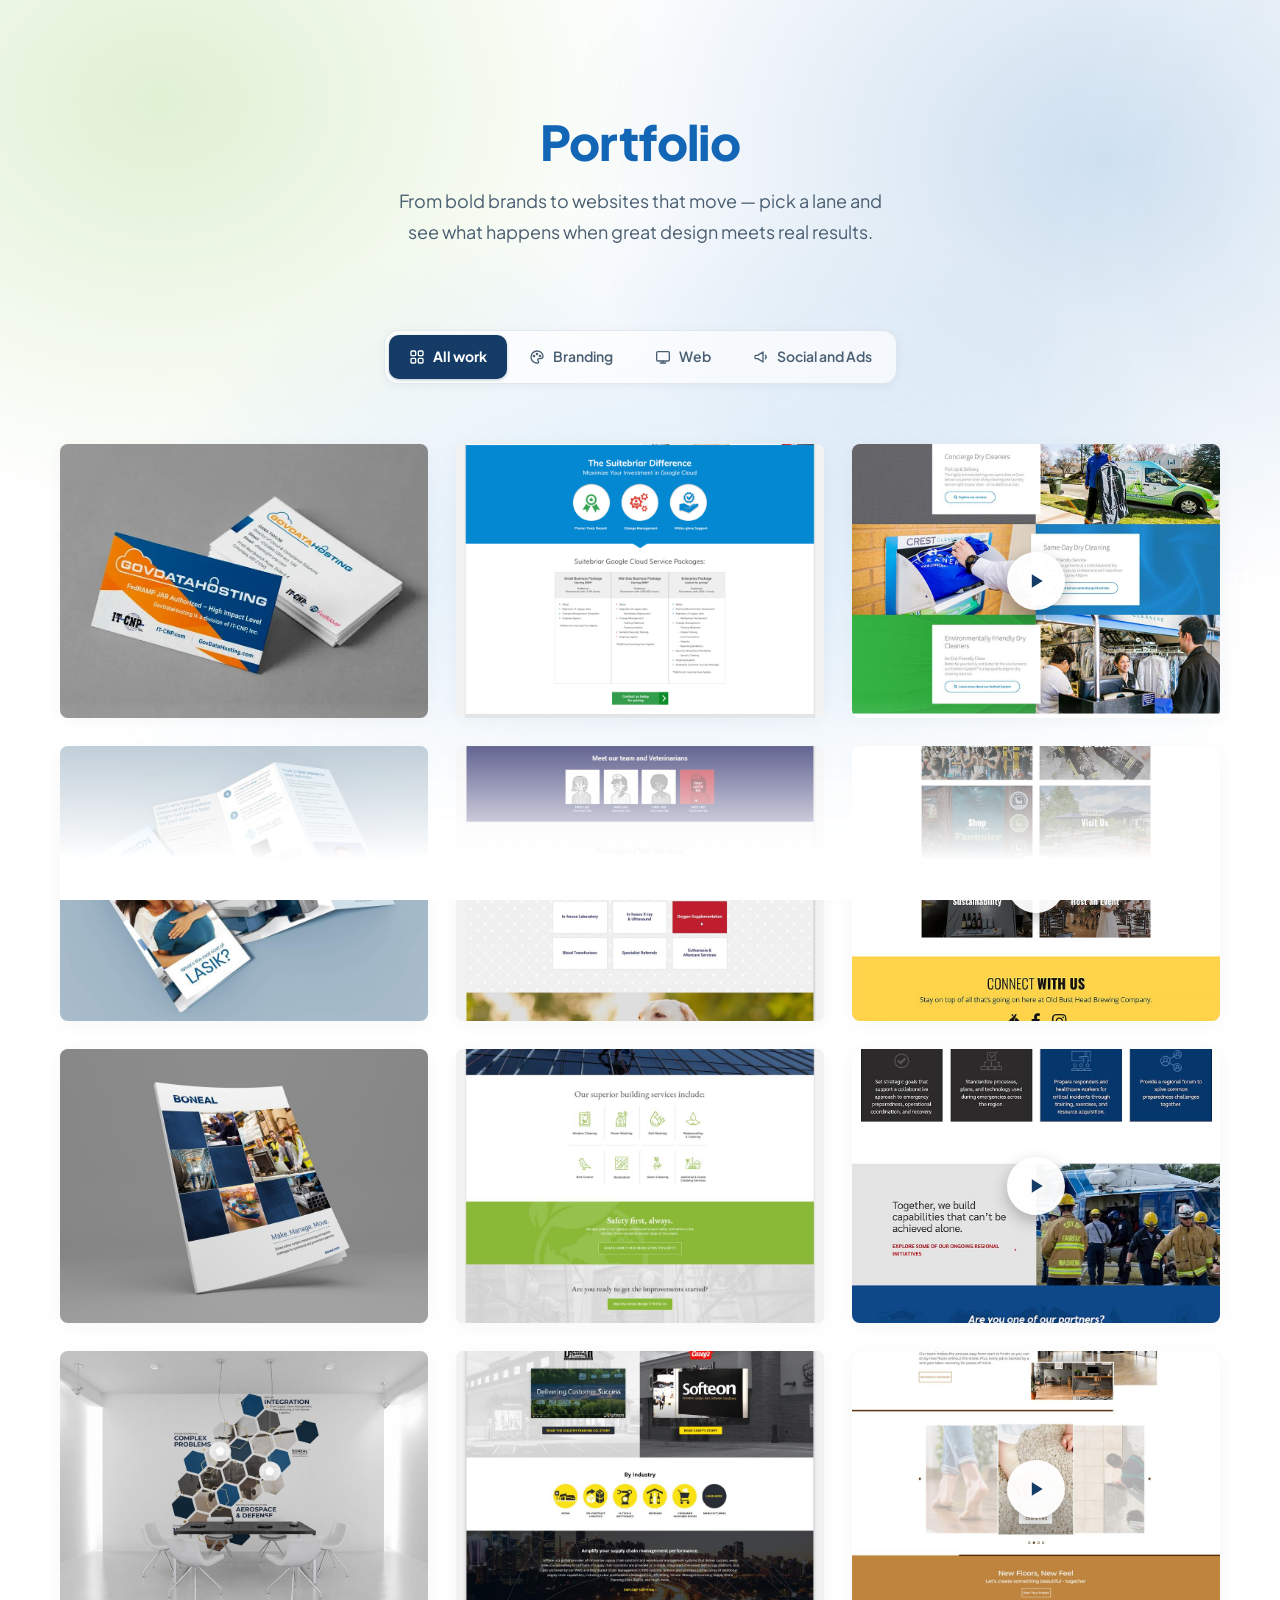
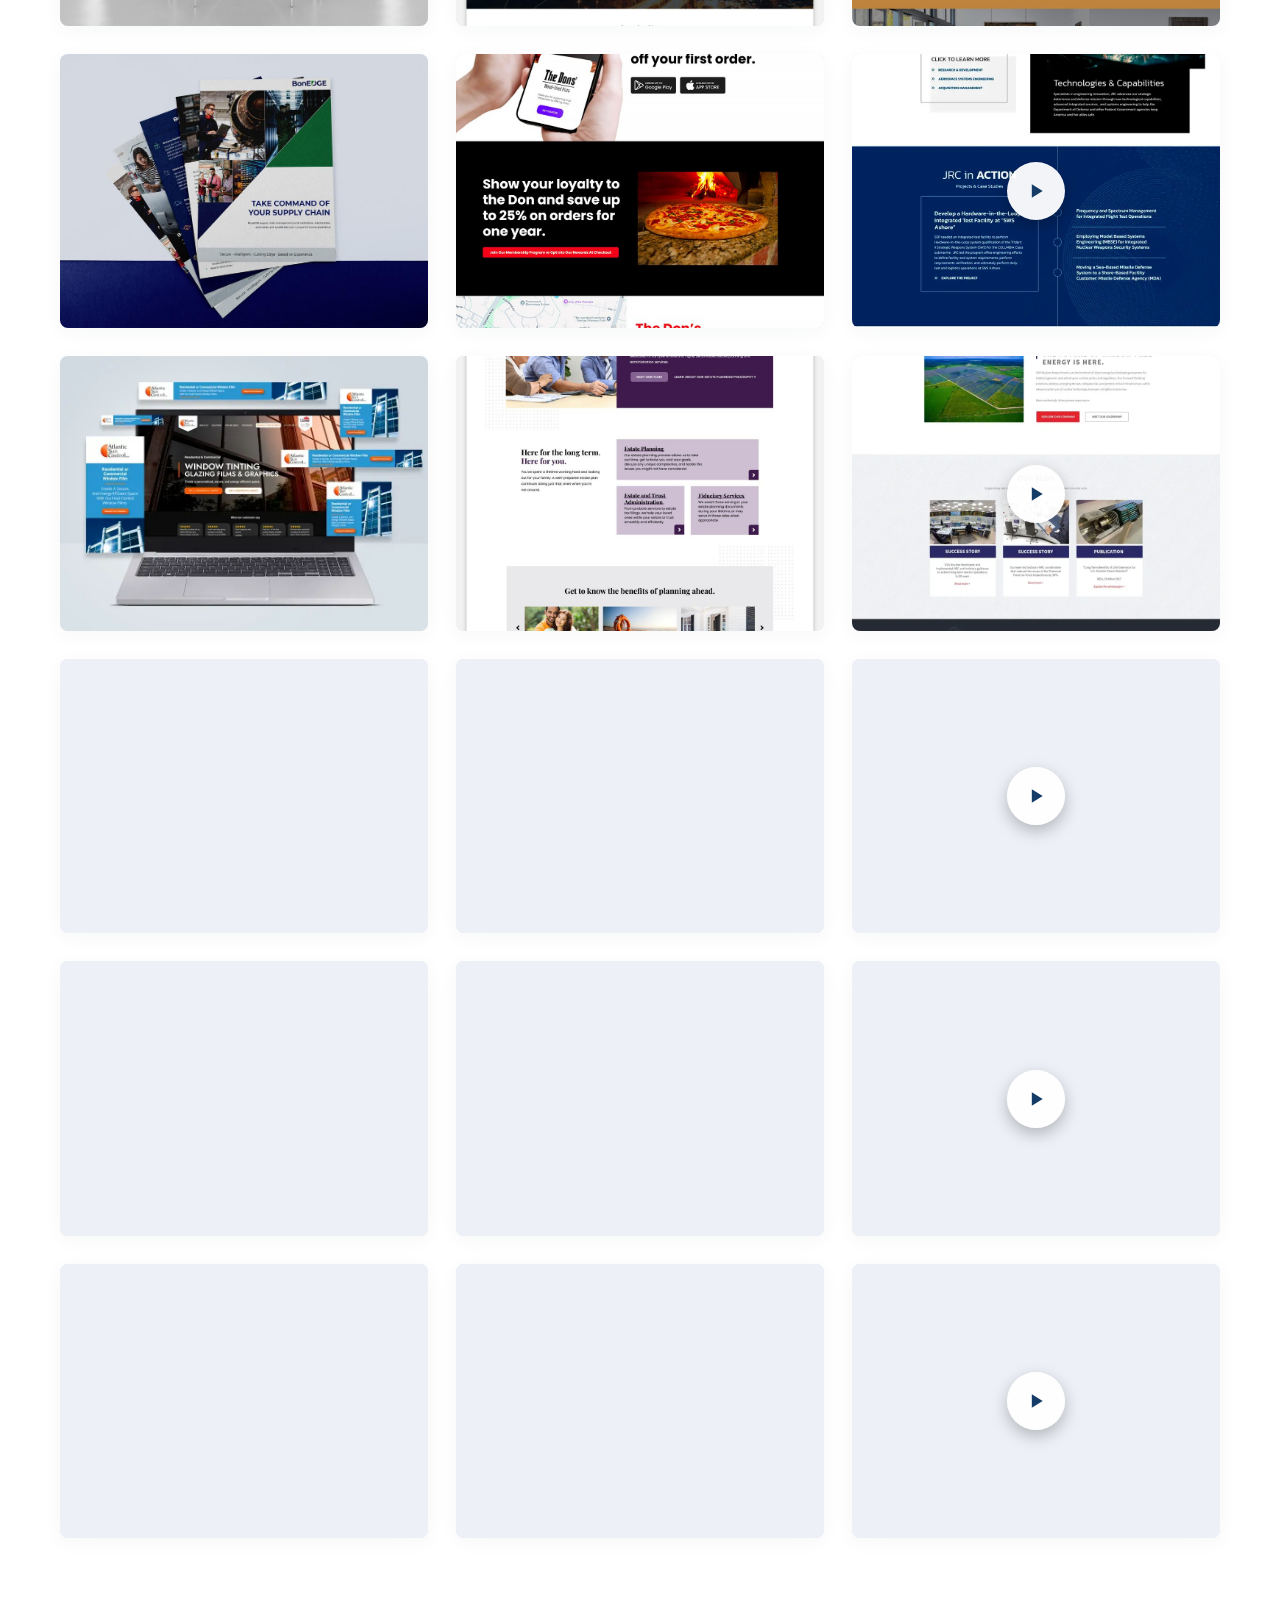
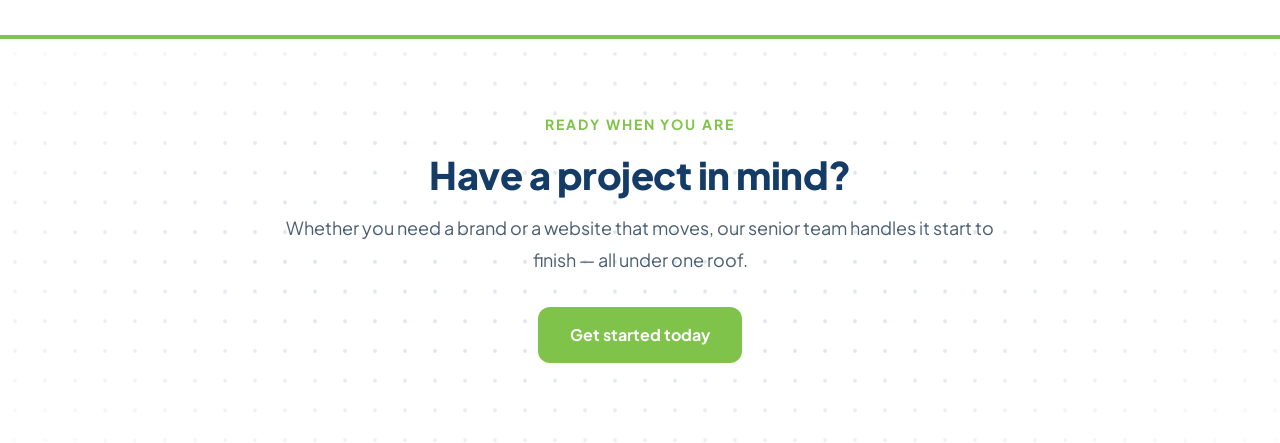
==== index.html @ 437470ab "Balance the hero copy, and answer the pointer on the filter The description broke where the measure " ====
<!DOCTYPE html>
<html lang="en">
<head>
  <meta charset="utf-8">
  <meta name="viewport" content="width=device-width, initial-scale=1">
  <title>Portfolio — ImageWorks Creative</title>
  <meta name="description" content="From bold brands to websites that move — explore ImageWorks Creative's portfolio of branding, web, and animation work.">
  <link rel="preconnect" href="https://fonts.googleapis.com">
  <link rel="preconnect" href="https://fonts.gstatic.com" crossorigin>
  <link href="https://fonts.googleapis.com/css2?family=Plus+Jakarta+Sans:ital,wght@0,400;0,500;0,600;0,700;0,800;1,400&display=swap" rel="stylesheet">
  <!-- Versioned on purpose. Pages serves both this file and the stylesheet with
       Cache-Control: max-age=600, and a browser can hold one while it refetches
       the other. When markup and CSS change together — a renamed class, say —
       ten minutes of that mismatch renders the page unstyled. Bump ?v= with any
       change that markup and CSS have to make in step. -->
  <link rel="stylesheet" href="src/styles.css?v=6">
</head>
<body>

  <!-- The page's ground, taken from the branding page: three washes of brand
       colour, each on its own heading and its own clock. It sits behind the
       whole top of the page rather than inside the hero, so the colour carries
       on past the fold into the work instead of stopping at an edge. -->
  <div class="page-wash" aria-hidden="true">
    <span class="page-wash__g"></span>
    <span class="page-wash__b"></span>
    <span class="page-wash__s"></span>
  </div>

  <!-- ===== HERO ===== -->
  <section class="iw-hero">
    <div class="inner iwh-in">
      <h1>Portfolio</h1>
      <p>From bold brands to websites that move — pick a lane and see what happens when great design meets real results.</p>
    </div>
  </section>

  <!-- ===== FILTER (segmented control, built by app.js) ===== -->
  <div class="iw-filter">
    <div class="iw-filter-row" id="iw-filter-row"></div>
  </div>

  <!-- ===== SECTIONS (rendered by app.js) ===== -->
  <main id="iw-sections"></main>

  <!-- ===== CTA ===== -->
  <section class="iw-cta" id="contact" data-dotgrid>
    <canvas></canvas>
    <div class="inner">
      <div class="eyebrow">READY WHEN YOU ARE</div>
      <h2>Have a project in mind?</h2>
      <p>Whether you need a brand or a website that moves, our senior team handles it start to finish — all under one roof.</p>
      <a href="#contact" class="iw-btn cta-btn">Get started today</a>
    </div>
  </section>

  <script src="src/app.js?v=6"></script>
</body>
</html>
---- src/styles.css ----
/* ImageWorks Creative — "Our Work" portfolio
   Implemented from the Claude Design source "Image Works Portfolio.dc.html". */

:root {
  --navy: #143C66;
  --navy-deep: #0F2E4F;
  --blue: #1266B5;
  --green: #80C34A;
  --green-dark: #5A9E2F;
  --ink: #333E46;
  --muted: #4A5E72;
  --muted-2: #7C8CA0;
  --card-bg: #EDF1F7;

  /* ---- type, taken from the branding page ----
     Its own scale, and the sizes its TYPE SCALE block settles on after it:
     a 48px headline, 38px section heads, 18px lead copy. */
  --step-0: clamp(15.5px, .25vw + 15px, 17px);   /* body */
  --step-1: 18px;                                /* lead and hero copy */
  --step-2: clamp(26px, 3vw, 38px);              /* section heads */
  --step-3: clamp(32px, 4.2vw, 48px);            /* the page headline */
  --step-sm: 14px;                               /* chips, labels, small ui */
}

* { box-sizing: border-box; }
html, body { margin: 0; padding: 0; }
/* The white belongs to the root, not to the body: a background on the body is
   painted as an ordinary block background, which would cover the wash sitting
   behind it. */
html { background: #ffffff; }
body {
  font-family: 'Plus Jakarta Sans', -apple-system, BlinkMacSystemFont, 'Segoe UI', sans-serif;
  font-size: var(--step-0);
  line-height: 1.65;
  color: var(--ink);
  -webkit-font-smoothing: antialiased;
  /* the containing block for the wash behind the top of the page */
  position: relative;
}
a { color: var(--navy); text-decoration: none; }
a:hover { color: var(--green); }
img { max-width: 100%; }

/* ===== BUTTON ===== */
.iw-btn {
  transition: filter .2s ease, transform .2s ease, box-shadow .2s ease;
  cursor: pointer;
}
.iw-btn:hover { filter: brightness(1.06); transform: translateY(-1px); }

/* ===== HERO ===== */
.iw-hero { position: relative; }

/* ---- the ground, carried over from the branding page ----
   One element per wash, moved by transform: separate clocks and separate
   directions, so they drift apart and come back together rather than sliding
   as one sheet. Pale on purpose — on a light ground anything stronger stops
   reading as light and starts reading as decoration.

   The layer belongs to the page, not to the hero. Held inside the hero it had
   to end where the hero ends, and the washes had to be shrunk to fit a box a
   quarter the height of the one they were drawn for. Sitting behind the top of
   the document instead, they keep the sizes they have on the branding page and
   the colour runs on through the filter row and into the first rows of work,
   going out on its own rather than against an edge.

   It is the height of that original box and starts at the top of the document,
   which is now also the top of the hero — the nav that used to stand there is
   gone — so the composition meets the headline exactly as it does there. Every
   surface it passes under is transparent; the white behind it is the root's. */
.page-wash {
  position: absolute; top: 0; left: 0; right: 0; height: 1040px;
  z-index: -1; overflow: hidden; pointer-events: none;
  -webkit-mask-image: linear-gradient(180deg, #000 0, #000 52%, transparent 88%);
  mask-image: linear-gradient(180deg, #000 0, #000 52%, transparent 88%);
}
.page-wash span { position: absolute; left: 50%; will-change: transform; }
/* green: opens top-left over the headline and runs down to the right */
.page-wash__g {
  inline-size: 1015px; block-size: 830px; margin-left: -987px; top: -315px;
  background: radial-gradient(closest-side ellipse at center, rgba(128,195,74,.24), rgba(128,195,74,0) 100%);
  animation: washG 71s linear infinite;
}
/* brand blue: opens top-right and runs the other way */
.page-wash__b {
  inline-size: 1090px; block-size: 910px; margin-left: -75px; top: -295px;
  background: radial-gradient(closest-side ellipse at center, rgba(18,102,181,.21), rgba(18,102,181,0) 100%);
  animation: washB 97s linear infinite;
}
/* sky: the low one, and the one that carries the colour down into the work.
   Slowest and widest. */
.page-wash__s {
  inline-size: 1170px; block-size: 860px; margin-left: -545px; top: 200px;
  background: radial-gradient(closest-side ellipse at center, rgba(46,140,214,.21), rgba(46,140,214,0) 100%);
  animation: washS 127s linear infinite;
}
/* A sheen crossing the surface, the way light moves over one. It rides inside
   the wash layer so it fades out under the same mask as everything else. */
.page-wash::after {
  content: ''; position: absolute; inset: 0; pointer-events: none;
  background-image: linear-gradient(102deg,
    rgba(255,255,255,0) 30%, rgba(255,255,255,.34) 50%, rgba(255,255,255,0) 70%);
  background-repeat: no-repeat; background-size: 260% 100%;
  animation: washSheen 47s ease-in-out infinite;
}
/* Vertical only: each wash rises and falls in its own place and none of them
   travels across the one beside it. Four waypoints read as something
   wandering; the periods share no useful factor. */
@keyframes washG {
  0%   { transform: translate3d(0, 0, 0); }
  25%  { transform: translate3d(0, 22%, 0); }
  50%  { transform: translate3d(0, 6%, 0); }
  75%  { transform: translate3d(0, -14%, 0); }
  100% { transform: translate3d(0, 0, 0); }
}
@keyframes washB {
  0%   { transform: translate3d(0, 0, 0); }
  25%  { transform: translate3d(0, 26%, 0); }
  50%  { transform: translate3d(0, -8%, 0); }
  75%  { transform: translate3d(0, -24%, 0); }
  100% { transform: translate3d(0, 0, 0); }
}
@keyframes washS {
  0%   { transform: translate3d(0, 0, 0); }
  25%  { transform: translate3d(0, -18%, 0); }
  50%  { transform: translate3d(0, 10%, 0); }
  75%  { transform: translate3d(0, 20%, 0); }
  100% { transform: translate3d(0, 0, 0); }
}
@keyframes washSheen {
  0%, 100% { background-position: 124% 0; }
  50%      { background-position: -24% 0; }
}
@media (prefers-reduced-motion: reduce) {
  .page-wash span, .page-wash::after { animation: none !important; }
}

/* The nav used to hold 72px above the headline. With it gone the hero opens
   the document, so it takes that room back as padding of its own. */
.iw-hero .inner {
  position: relative; z-index: 2; padding: clamp(72px, 9vw, 116px) 24px 56px;
  display: flex; flex-direction: column; align-items: center; text-align: center;
}
/* Set as the branding page sets its hero: the same clamp, leading and
   tracking. Its copy runs at 18px over 1.75 against a 720px measure. */
.iw-hero h1 { margin: 0; font-weight: 800; font-size: var(--step-3); line-height: 1.12; letter-spacing: -.8px; color: var(--blue); }
/* balance evens the two lines out. Left to normal wrapping the first ran the
   full measure and the second held four words, which under a centred headline
   reads as a mistake rather than a shape. Where it isn't supported the text
   simply wraps as before. */
.iw-hero p {
  margin: 16px 0 0; max-width: 720px;
  font-weight: 400; font-size: var(--step-1); line-height: 1.75; color: var(--muted);
  text-wrap: balance;
}

/* ===== FILTER: SEGMENTED CONTROL =====
   The row is transparent, like the hero and the sections: the wash is behind
   all three, and a white ground here would cut it off at the fold. The control
   itself is the one surface that sits on top of the colour, so it is a frosted
   white rather than a solid one — the wash still reads underneath it.

   Four segments in one track, with a single fill that slides to whichever is
   chosen. The fill is placed from measurement in app.js, because the labels
   are different lengths and no stylesheet can know where it belongs. */
/* Sits closer to the hero than it did, and holds more room under it: the
   control reads as the head of the grid rather than as something floating
   between the two. The section below adds 24px of its own. */
.iw-filter { padding: 26px 16px 36px; }
.iw-filter-row { display: flex; justify-content: center; }

.iw-seg {
  position: relative; display: inline-flex; align-items: center; gap: 2px;
  max-width: 100%; padding: 5px; border-radius: 14px;
  background: rgba(255,255,255,.66);
  -webkit-backdrop-filter: blur(8px); backdrop-filter: blur(8px);
  box-shadow: inset 0 0 0 1px rgba(20,60,102,.10), 0 2px 10px rgba(9,40,80,.05);
  /* narrow screens: the track scrolls rather than breaking into two rows */
  overflow-x: auto; scrollbar-width: none; -webkit-overflow-scrolling: touch;
}
.iw-seg::-webkit-scrollbar { display: none; }

.iw-seg__fill {
  position: absolute; top: 5px; bottom: 5px; left: 0;
  width: var(--fill-w, 0); transform: translateX(var(--fill-x, 0));
  border-radius: 10px; background: var(--navy);
  /* kept inside the track's 5px padding: the scroll fallback below clips
     anything that reaches past it */
  box-shadow: 0 1px 3px rgba(20,60,102,.28);
  pointer-events: none;
  transition: background .25s ease, box-shadow .25s ease;
}
/* The first placement is a jump, not a move: the fill starts at no width, and
   growing into position would read as the control assembling itself. app.js
   turns the sliding on a frame later, once it is already under a segment. */
.iw-seg.is-live .iw-seg__fill {
  transition: transform .44s cubic-bezier(.2,.7,.3,1), width .44s cubic-bezier(.2,.7,.3,1),
              background .25s ease, box-shadow .25s ease;
}
/* Hovering the chosen segment answers on the fill itself — it cannot be
   reached from the segment, which is a later sibling, so the track is asked
   whether it holds a hovered active segment. */
.iw-seg:has(.iw-seg__btn.is-on:hover) .iw-seg__fill {
  background: #1a5089;
  box-shadow: 0 3px 10px rgba(20,60,102,.34);
}

.iw-seg__btn {
  position: relative; z-index: 1; flex: 0 0 auto;
  display: inline-flex; align-items: center; gap: 8px;
  appearance: none; -webkit-appearance: none; border: 0; background: transparent;
  height: 44px; padding: 0 20px; border-radius: 10px; cursor: pointer;
  font: inherit; font-size: var(--step-sm); font-weight: 600; white-space: nowrap;
  color: var(--muted);
  transition: color .3s ease, background-color .25s ease, transform .18s ease;
}
/* The mark takes the label's colour, so it turns with it when the fill
   arrives underneath. */
.iw-seg__icon { display: block; flex-shrink: 0; transition: transform .3s cubic-bezier(.2,.7,.3,1); }

/* Hover on a segment that is not chosen: the ground it would take shows
   faintly, so the pointer is answered by the shape the fill would land in
   rather than by the label alone. The mark lifts with it. */
.iw-seg__btn:hover { color: var(--navy); }
.iw-seg__btn:not(.is-on):hover { background-color: rgba(20,60,102,.07); }
.iw-seg__btn:hover .iw-seg__icon { transform: translateY(-1px) scale(1.09); }
.iw-seg__btn:active { transform: scale(.97); }

/* Until app.js has measured, the fill has no width: the active label stays
   navy so it is never white on nothing. */
.iw-seg__btn.is-on { color: var(--navy); font-weight: 700; }
.iw-seg.is-measured .iw-seg__btn.is-on { color: #fff; }
.iw-seg__btn:focus-visible { outline: 2px solid var(--green); outline-offset: 2px; }

@media (prefers-reduced-motion: reduce) {
  /* The colour and the tint stay — they are states, not motion. What goes is
     everything that moves: the slide, the lift and the press. */
  .iw-seg.is-live .iw-seg__fill { transition: transform 0s, width 0s, background .25s ease, box-shadow .25s ease; }
  .iw-seg__btn, .iw-seg__icon { transition: color .3s ease, background-color .25s ease; }
  .iw-seg__btn:hover .iw-seg__icon, .iw-seg__btn:active { transform: none; }
}

/* ===== SECTIONS =====
   Every tab renders the same shell now that nothing stands between the filter
   pills and the grid, so the two spacings that used to differ — the section's
   top padding and the grid's top margin — are one value each. */
.iw-section { padding: 24px 16px 96px; }
.iw-wrap { width: 100%; max-width: 1160px; margin: 0 auto; }

.iw-grid {
  display: grid; grid-template-columns: repeat(3, minmax(0, 368px));
  gap: 28px; justify-content: center; text-align: left;
}

/* ===== CARD ===== */
.iw-card {
  width: 100%; max-width: 368px; height: 274.5px; position: relative; border-radius: 8px;
  background: var(--card-bg); overflow: hidden;
  box-shadow: inset 0 0 0 1px rgba(20,60,102,0.04), 0 4px 20px 0 rgba(9,40,80,0.04);
  transition: transform .28s cubic-bezier(.2,.7,.3,1), box-shadow .28s ease;
}
.iw-card:hover { transform: translateY(-6px); box-shadow: inset 0 0 0 1px rgba(20,60,102,0.05), 0 10px 30px 0 rgba(9,40,80,0.07); }
.iw-card .img { position: absolute; inset: 0; background: var(--card-bg); overflow: hidden; }
.iw-card .img > img { position: absolute; inset: 0; width: 100%; height: 100%; object-fit: cover; display: block; transition: filter .25s ease; }
.iw-card:hover .img > img { filter: grayscale(1); }

.iw-play {
  position: absolute; left: 50%; top: 50%; transform: translate(-50%,-50%);
  display: flex; align-items: center; justify-content: center; width: 58px; height: 58px;
  border-radius: 29px; background: rgba(255,255,255,0.95); box-shadow: 0 6px 16px rgba(0,0,0,0.25);
  transition: transform .3s ease;
}
.iw-card:hover .iw-play { transform: translate(-50%,-50%) scale(1.08); }

.iw-panel {
  position: absolute; inset: 0; display: flex; flex-direction: column; align-items: flex-start; justify-content: center;
  text-align: left; padding: 26px; background: rgba(255,255,255,0.65);
  backdrop-filter: blur(7px) saturate(0.45); -webkit-backdrop-filter: blur(7px) saturate(0.45);
  transform: scale(0.86); opacity: 0;
  transition: transform .25s cubic-bezier(.2,.8,.3,1), opacity .18s ease;
}
.iw-card:hover .iw-panel { transform: scale(1); opacity: 1; }
.iw-panel-title, .iw-panel-cta { opacity: 0; transform: translateY(8px); transition: opacity .2s ease, transform .25s cubic-bezier(.2,.8,.3,1); }
/* An item head over its link, at the sizes the branding page sets for the
   same pair: 20px with -.3px of tracking, and 14px for the arrow link. */
.iw-panel-title { font-weight: 700; font-size: 20px; line-height: 1.25; letter-spacing: -0.3px; color: var(--navy-deep); text-shadow: 0 1px 4px rgba(255,255,255,0.9); }
.iw-panel-cta { display: inline-flex; align-items: center; gap: 8px; white-space: nowrap; margin-top: 14px; font-weight: 700; font-size: var(--step-sm); letter-spacing: 0.2px; color: #2A3A4A; text-shadow: 0 1px 3px rgba(255,255,255,0.85); }
.iw-panel-cta:hover { color: var(--green-dark); }
.iw-card:hover .iw-panel-title { opacity: 1; transform: translateY(0); transition-delay: .06s; }
.iw-card:hover .iw-panel-cta { opacity: 1; transform: translateY(0); transition-delay: .1s; }

/* ===== PROGRESSIVE WORKS (bottom fade + reveal-on-scroll) ===== */
.iw-works { position: relative; }
.iw-sentinel { height: 1px; width: 100%; }
.iw-fade {
  position: sticky; bottom: 0; height: 200px; margin-top: -200px;
  background: linear-gradient(to bottom, rgba(255,255,255,0) 0%, #ffffff 80%);
  pointer-events: none; z-index: 4; opacity: 1; transition: opacity .45s ease;
}
.iw-fade.hidden { opacity: 0; }
@keyframes iwCardIn { from { opacity: 0; transform: translateY(26px); } to { opacity: 1; transform: translateY(0); } }
.iw-card.reveal { animation: iwCardIn 1.05s cubic-bezier(.2,.75,.25,1) both; }
@media (prefers-reduced-motion: reduce) { .iw-card.reveal { animation: none !important; } }

/* ===== ENTRANCE ANIMATION ===== */
@keyframes iwRise { from { opacity: 0; transform: translateY(20px); } to { opacity: 1; transform: translateY(0); } }
.iwh-in > * { animation: iwRise .7s cubic-bezier(.2,.75,.25,1) both; }
.iwh-in > *:nth-child(1) { animation-delay: .05s; }
.iwh-in > *:nth-child(2) { animation-delay: .16s; }
.iw-section.enter { animation: iwRise .5s cubic-bezier(.2,.75,.25,1) both; }
@media (prefers-reduced-motion: reduce) { .iwh-in > *, .iw-section.enter { animation: none !important; } }

/* ===== CTA ===== */
.iw-cta { position: relative; background: #fff; border-top: 4px solid var(--green); padding: 74px 16px 80px; text-align: center; overflow: hidden; }
.iw-cta canvas {
  position: absolute; inset: 0; width: 100%; height: 100%; z-index: 1; pointer-events: none; display: block;
  -webkit-mask-image: radial-gradient(ellipse 92% 96% at 50% 50%, #000 30%, transparent 84%);
  mask-image: radial-gradient(ellipse 92% 96% at 50% 50%, #000 30%, transparent 84%);
}
.iw-cta .inner { position: relative; z-index: 2; }
/* The closing band on the branding page's terms: a 38px head that comes down
   to 26px, and lead copy at 18px over 1.75. */
.iw-cta .eyebrow { font-weight: 700; font-size: var(--step-sm); letter-spacing: 2.1px; color: var(--green); }
.iw-cta h2 { margin: 16px 0 0; font-weight: 800; font-size: var(--step-2); line-height: 1.15; letter-spacing: -.5px; color: var(--navy); }
.iw-cta p { margin: 16px auto 0; max-width: 720px; font-weight: 400; font-size: var(--step-1); line-height: 1.75; color: var(--muted); }
.iw-cta .cta-btn { display: inline-flex; align-items: center; justify-content: center; height: 56px; padding: 0 32px; margin-top: 32px; border-radius: 12px; background: var(--green); color: #fff; font-weight: 700; font-size: 16px; }

/* ===== RESPONSIVE =====
   The headings carry no breakpoints of their own any more: they are set in the
   branding page's clamps, which scale on their own between the two ends. */
@media (max-width: 1100px) {
  .iw-grid { grid-template-columns: repeat(2, minmax(0, 368px)); }
}
@media (max-width: 720px) {
  .iw-grid { grid-template-columns: minmax(0, 368px); }
}
@media (max-width: 700px) {
  /* Four segments in one track: tighten them so the whole control still fits a
     phone. "Social and Ads" is the one that decides it — the other three are
     short. The marks go first, since each costs 24px of a width the labels
     need more; the labels alone still name the categories. Below the narrowest
     of these the track scrolls sideways on its own rather than breaking into
     two rows, which the sliding fill could not follow. */
  .iw-seg__icon { display: none; }
  .iw-seg__btn { height: 40px; padding: 0 14px; font-size: 13.5px; }
}
@media (max-width: 420px) {
  .iw-seg { gap: 0; padding: 4px; }
  .iw-seg__fill { top: 4px; bottom: 4px; }
  .iw-seg__btn { height: 38px; padding: 0 10px; font-size: 12.5px; }
}
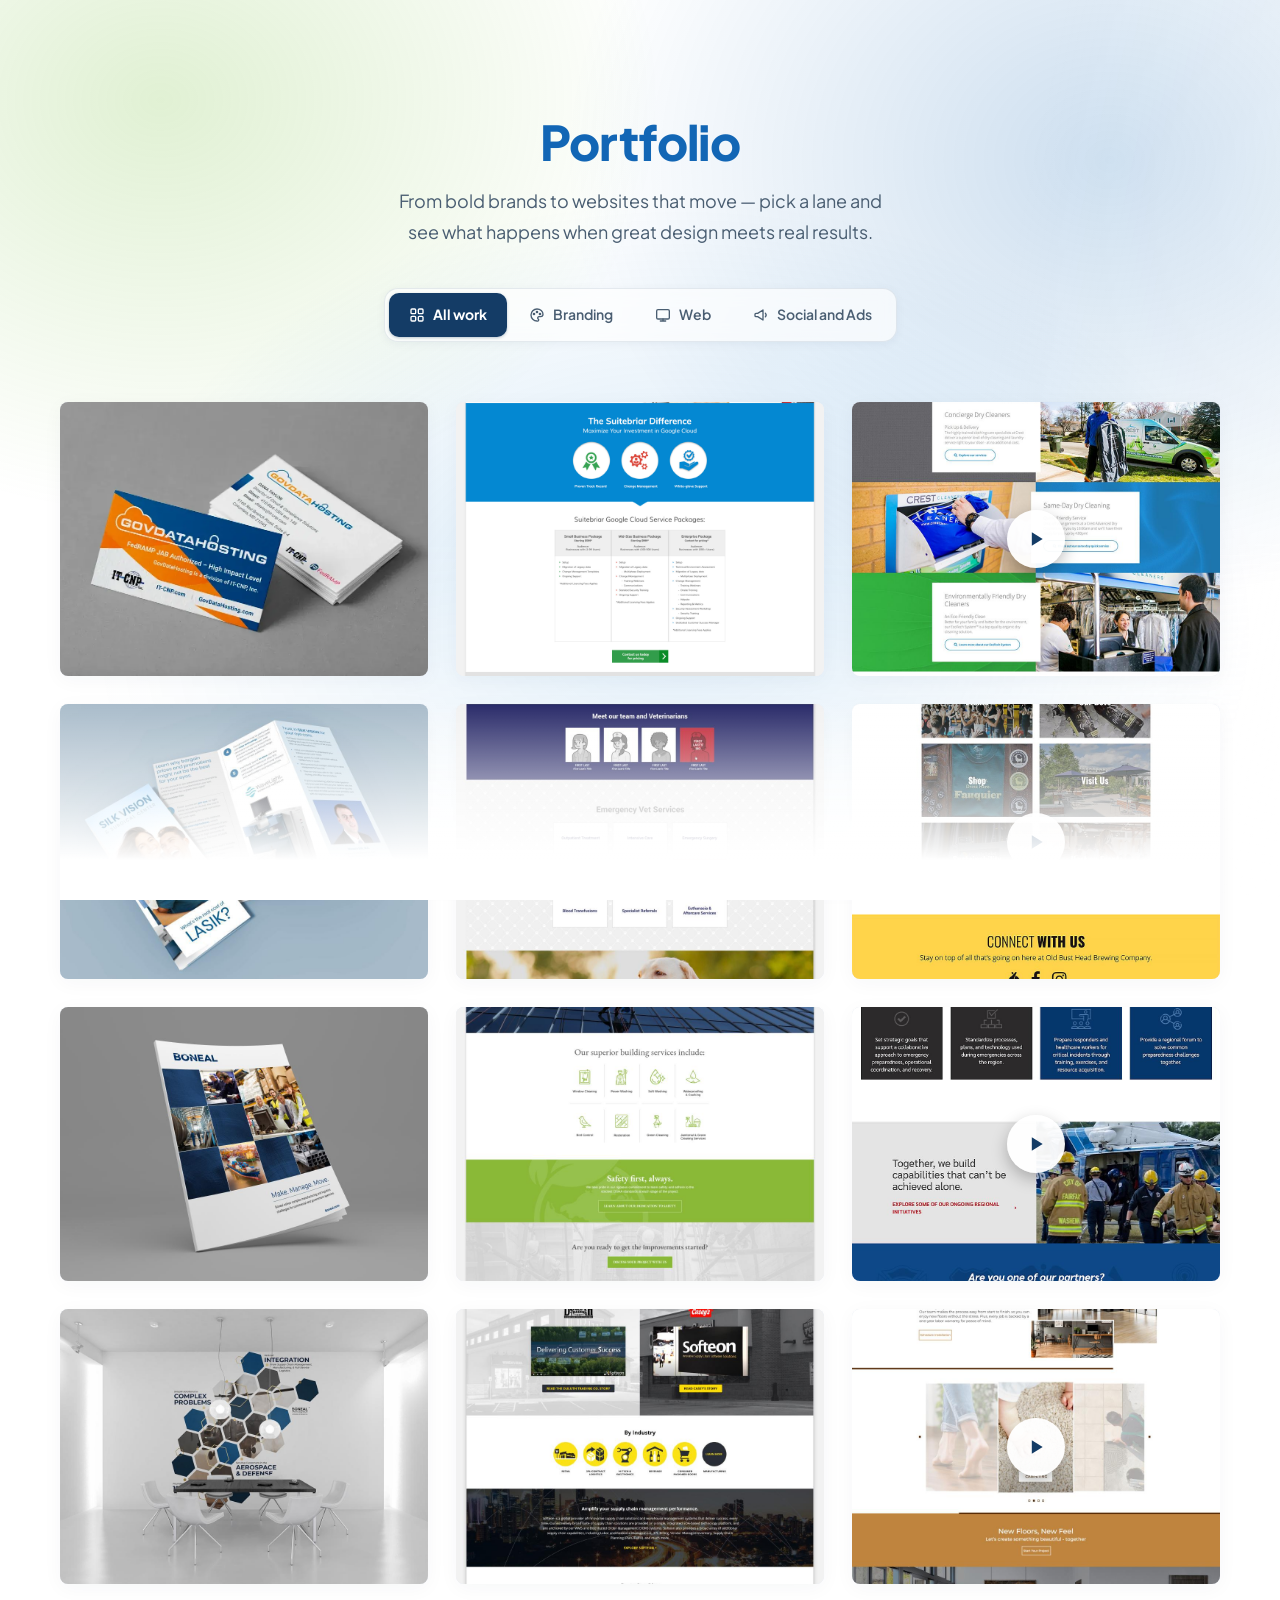
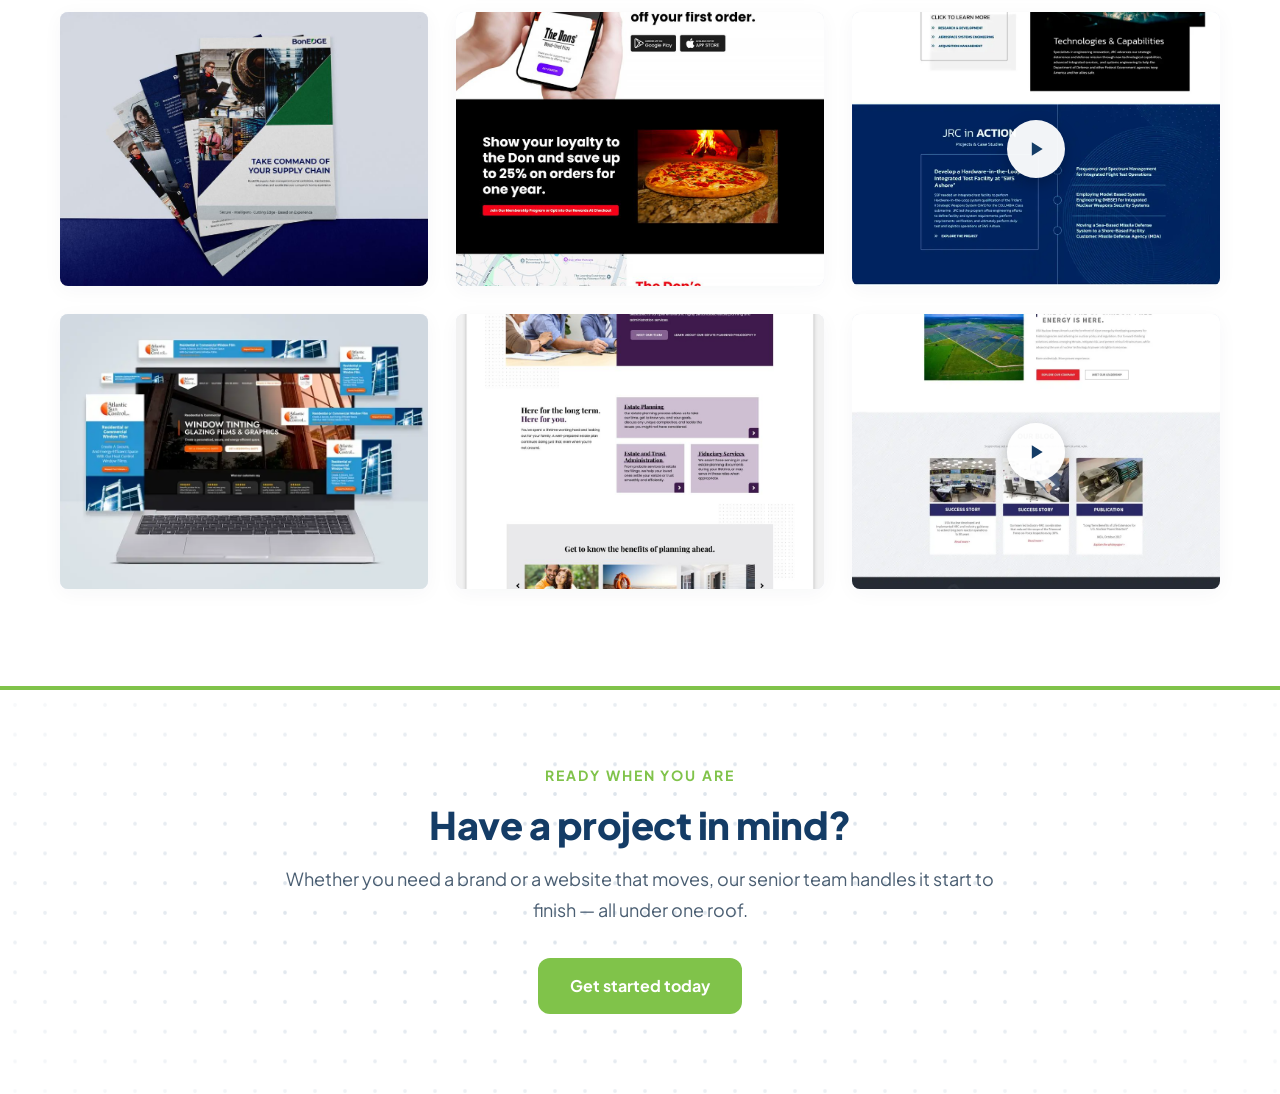
==== commit 212b246b: "One file per language, and raise the filter Layout. index.html at the root, css/styles.css, js/app.j" ====
--- a/index.html
+++ b/index.html
@@ -13,14 +13,20 @@
        the other. When markup and CSS change together — a renamed class, say —
        ten minutes of that mismatch renders the page unstyled. Bump ?v= with any
        change that markup and CSS have to make in step. -->
-  <link rel="stylesheet" href="src/styles.css?v=6">
+  <link rel="stylesheet" href="css/styles.css?v=7">
 </head>
 <body>
 
-  <!-- The page's ground, taken from the branding page: three washes of brand
-       colour, each on its own heading and its own clock. It sits behind the
-       whole top of the page rather than inside the hero, so the colour carries
-       on past the fold into the work instead of stopping at an edge. -->
+  <!-- Structure, in order: the wash behind the top of the page, the hero, the
+       filter, the grid the filter fills, and the closing band. The filter and
+       the grid are empty here and built by js/app.js; everything else is
+       markup. No styling lives in this file — it is all in css/styles.css. -->
+
+  <!-- ===== PAGE WASH =====
+       The ground, taken from the branding page: three washes of brand colour,
+       each on its own heading and its own clock. It sits behind the whole top
+       of the page rather than inside the hero, so the colour carries on past
+       the fold into the work instead of stopping at an edge. -->
   <div class="page-wash" aria-hidden="true">
     <span class="page-wash__g"></span>
     <span class="page-wash__b"></span>
@@ -40,7 +46,7 @@
     <div class="iw-filter-row" id="iw-filter-row"></div>
   </div>
 
-  <!-- ===== SECTIONS (rendered by app.js) ===== -->
+  <!-- ===== WORK GRID (rendered by app.js) ===== -->
   <main id="iw-sections"></main>
 
   <!-- ===== CTA ===== -->
@@ -54,6 +60,6 @@
     </div>
   </section>
 
-  <script src="src/app.js?v=6"></script>
+  <script src="js/app.js?v=7"></script>
 </body>
 </html>
--- a/css/styles.css
+++ b/css/styles.css
@@ -0,0 +1,387 @@
+/* ImageWorks Creative — Portfolio
+   Implemented from the Claude Design source "Image Works Portfolio.dc.html".
+
+   The sheet runs in the order the page does, so a section here is the section
+   you are looking at on screen:
+
+     TOKENS          brand colour and the type scale
+     BASE            reset, document ground, body type
+     BUTTON          the one shared control primitive
+     PAGE WASH       the coloured ground behind the top of the document
+     HERO            headline and description
+     FILTER          the segmented control
+     SECTIONS        the shell each tab renders into
+     CARD            a work, and the panel that covers it on hover
+     PROGRESSIVE     the bottom fade and the reveal as the grid fills
+     ENTRANCE        what moves on load and on changing tab
+     CTA             the closing band
+     RESPONSIVE      the three widths where something has to give
+
+   Nothing here is written from app.js except two measurements — the position
+   and width of the filter's fill, which depend on the rendered label widths
+   and so cannot be known ahead of time. Every rule lives in this file. */
+
+/* ===== TOKENS ===== */
+:root {
+  --navy: #143C66;
+  --navy-deep: #0F2E4F;
+  --blue: #1266B5;
+  --green: #80C34A;
+  --green-dark: #5A9E2F;
+  --ink: #333E46;
+  --muted: #4A5E72;
+  --muted-2: #7C8CA0;
+  --card-bg: #EDF1F7;
+
+  /* ---- type, taken from the branding page ----
+     Its own scale, and the sizes its TYPE SCALE block settles on after it:
+     a 48px headline, 38px section heads, 18px lead copy. */
+  --step-0: clamp(15.5px, .25vw + 15px, 17px);   /* body */
+  --step-1: 18px;                                /* lead and hero copy */
+  --step-2: clamp(26px, 3vw, 38px);              /* section heads */
+  --step-3: clamp(32px, 4.2vw, 48px);            /* the page headline */
+  --step-sm: 14px;                               /* chips, labels, small ui */
+}
+
+/* ===== BASE ===== */
+* { box-sizing: border-box; }
+html, body { margin: 0; padding: 0; }
+/* The white belongs to the root, not to the body: a background on the body is
+   painted as an ordinary block background, which would cover the wash sitting
+   behind it. */
+html { background: #ffffff; }
+body {
+  font-family: 'Plus Jakarta Sans', -apple-system, BlinkMacSystemFont, 'Segoe UI', sans-serif;
+  font-size: var(--step-0);
+  line-height: 1.65;
+  color: var(--ink);
+  -webkit-font-smoothing: antialiased;
+  /* the containing block for the wash behind the top of the page */
+  position: relative;
+}
+a { color: var(--navy); text-decoration: none; }
+a:hover { color: var(--green); }
+img { max-width: 100%; }
+
+/* ===== BUTTON ===== */
+.iw-btn {
+  transition: filter .2s ease, transform .2s ease, box-shadow .2s ease;
+  cursor: pointer;
+}
+.iw-btn:hover { filter: brightness(1.06); transform: translateY(-1px); }
+
+/* ===== PAGE WASH =====
+   The ground, carried over from the branding page.
+   One element per wash, moved by transform: separate clocks and separate
+   directions, so they drift apart and come back together rather than sliding
+   as one sheet. Pale on purpose — on a light ground anything stronger stops
+   reading as light and starts reading as decoration.
+
+   The layer belongs to the page, not to the hero. Held inside the hero it had
+   to end where the hero ends, and the washes had to be shrunk to fit a box a
+   quarter the height of the one they were drawn for. Sitting behind the top of
+   the document instead, they keep the sizes they have on the branding page and
+   the colour runs on through the filter row and into the first rows of work,
+   going out on its own rather than against an edge.
+
+   It is the height of that original box and starts at the top of the document,
+   which is now also the top of the hero — the nav that used to stand there is
+   gone — so the composition meets the headline exactly as it does there. Every
+   surface it passes under is transparent; the white behind it is the root's. */
+.page-wash {
+  position: absolute; top: 0; left: 0; right: 0; height: 1040px;
+  z-index: -1; overflow: hidden; pointer-events: none;
+  -webkit-mask-image: linear-gradient(180deg, #000 0, #000 52%, transparent 88%);
+  mask-image: linear-gradient(180deg, #000 0, #000 52%, transparent 88%);
+}
+.page-wash span { position: absolute; left: 50%; will-change: transform; }
+/* green: opens top-left over the headline and runs down to the right */
+.page-wash__g {
+  inline-size: 1015px; block-size: 830px; margin-left: -987px; top: -315px;
+  background: radial-gradient(closest-side ellipse at center, rgba(128,195,74,.24), rgba(128,195,74,0) 100%);
+  animation: washG 71s linear infinite;
+}
+/* brand blue: opens top-right and runs the other way */
+.page-wash__b {
+  inline-size: 1090px; block-size: 910px; margin-left: -75px; top: -295px;
+  background: radial-gradient(closest-side ellipse at center, rgba(18,102,181,.21), rgba(18,102,181,0) 100%);
+  animation: washB 97s linear infinite;
+}
+/* sky: the low one, and the one that carries the colour down into the work.
+   Slowest and widest. */
+.page-wash__s {
+  inline-size: 1170px; block-size: 860px; margin-left: -545px; top: 200px;
+  background: radial-gradient(closest-side ellipse at center, rgba(46,140,214,.21), rgba(46,140,214,0) 100%);
+  animation: washS 127s linear infinite;
+}
+/* A sheen crossing the surface, the way light moves over one. It rides inside
+   the wash layer so it fades out under the same mask as everything else. */
+.page-wash::after {
+  content: ''; position: absolute; inset: 0; pointer-events: none;
+  background-image: linear-gradient(102deg,
+    rgba(255,255,255,0) 30%, rgba(255,255,255,.34) 50%, rgba(255,255,255,0) 70%);
+  background-repeat: no-repeat; background-size: 260% 100%;
+  animation: washSheen 47s ease-in-out infinite;
+}
+/* Vertical only: each wash rises and falls in its own place and none of them
+   travels across the one beside it. Four waypoints read as something
+   wandering; the periods share no useful factor. */
+@keyframes washG {
+  0%   { transform: translate3d(0, 0, 0); }
+  25%  { transform: translate3d(0, 22%, 0); }
+  50%  { transform: translate3d(0, 6%, 0); }
+  75%  { transform: translate3d(0, -14%, 0); }
+  100% { transform: translate3d(0, 0, 0); }
+}
+@keyframes washB {
+  0%   { transform: translate3d(0, 0, 0); }
+  25%  { transform: translate3d(0, 26%, 0); }
+  50%  { transform: translate3d(0, -8%, 0); }
+  75%  { transform: translate3d(0, -24%, 0); }
+  100% { transform: translate3d(0, 0, 0); }
+}
+@keyframes washS {
+  0%   { transform: translate3d(0, 0, 0); }
+  25%  { transform: translate3d(0, -18%, 0); }
+  50%  { transform: translate3d(0, 10%, 0); }
+  75%  { transform: translate3d(0, 20%, 0); }
+  100% { transform: translate3d(0, 0, 0); }
+}
+@keyframes washSheen {
+  0%, 100% { background-position: 124% 0; }
+  50%      { background-position: -24% 0; }
+}
+@media (prefers-reduced-motion: reduce) {
+  .page-wash span, .page-wash::after { animation: none !important; }
+}
+
+/* ===== HERO =====
+   The nav used to hold 72px above the headline. With it gone the hero opens
+   the document, so it takes that room back as padding of its own. */
+.iw-hero { position: relative; }
+.iw-hero .inner {
+  position: relative; z-index: 2; padding: clamp(72px, 9vw, 116px) 24px 32px;
+  display: flex; flex-direction: column; align-items: center; text-align: center;
+}
+/* Set as the branding page sets its hero: the same clamp, leading and
+   tracking. Its copy runs at 18px over 1.75 against a 720px measure. */
+.iw-hero h1 { margin: 0; font-weight: 800; font-size: var(--step-3); line-height: 1.12; letter-spacing: -.8px; color: var(--blue); }
+/* balance evens the two lines out. Left to normal wrapping the first ran the
+   full measure and the second held four words, which under a centred headline
+   reads as a mistake rather than a shape. Where it isn't supported the text
+   simply wraps as before. */
+.iw-hero p {
+  margin: 16px 0 0; max-width: 720px;
+  font-weight: 400; font-size: var(--step-1); line-height: 1.75; color: var(--muted);
+  text-wrap: balance;
+}
+
+/* ===== FILTER: SEGMENTED CONTROL =====
+   The row is transparent, like the hero and the sections: the wash is behind
+   all three, and a white ground here would cut it off at the fold. The control
+   itself is the one surface that sits on top of the colour, so it is a frosted
+   white rather than a solid one — the wash still reads underneath it.
+
+   Four segments in one track, with a single fill that slides to whichever is
+   chosen. The fill is placed from measurement in app.js, because the labels
+   are different lengths and no stylesheet can know where it belongs. */
+/* Close under the copy and well clear of the grid, so it reads as the head of
+   the work rather than as something floating between the two. The gap above is
+   this padding plus the hero's own foot; the one below adds the section's
+   24px. */
+.iw-filter { padding: 8px 16px 36px; }
+.iw-filter-row { display: flex; justify-content: center; }
+
+.iw-seg {
+  position: relative; display: inline-flex; align-items: center; gap: 2px;
+  max-width: 100%; padding: 5px; border-radius: 14px;
+  background: rgba(255,255,255,.66);
+  -webkit-backdrop-filter: blur(8px); backdrop-filter: blur(8px);
+  box-shadow: inset 0 0 0 1px rgba(20,60,102,.10), 0 2px 10px rgba(9,40,80,.05);
+  /* narrow screens: the track scrolls rather than breaking into two rows */
+  overflow-x: auto; scrollbar-width: none; -webkit-overflow-scrolling: touch;
+}
+.iw-seg::-webkit-scrollbar { display: none; }
+
+.iw-seg__fill {
+  position: absolute; top: 5px; bottom: 5px; left: 0;
+  width: var(--fill-w, 0); transform: translateX(var(--fill-x, 0));
+  border-radius: 10px; background: var(--navy);
+  /* kept inside the track's 5px padding: the scroll fallback below clips
+     anything that reaches past it */
+  box-shadow: 0 1px 3px rgba(20,60,102,.28);
+  pointer-events: none;
+  transition: background .25s ease, box-shadow .25s ease;
+}
+/* The first placement is a jump, not a move: the fill starts at no width, and
+   growing into position would read as the control assembling itself. app.js
+   turns the sliding on a frame later, once it is already under a segment. */
+.iw-seg.is-live .iw-seg__fill {
+  transition: transform .44s cubic-bezier(.2,.7,.3,1), width .44s cubic-bezier(.2,.7,.3,1),
+              background .25s ease, box-shadow .25s ease;
+}
+/* Hovering the chosen segment answers on the fill itself — it cannot be
+   reached from the segment, which is a later sibling, so the track is asked
+   whether it holds a hovered active segment. */
+.iw-seg:has(.iw-seg__btn.is-on:hover) .iw-seg__fill {
+  background: #1a5089;
+  box-shadow: 0 3px 10px rgba(20,60,102,.34);
+}
+
+.iw-seg__btn {
+  position: relative; z-index: 1; flex: 0 0 auto;
+  display: inline-flex; align-items: center; gap: 8px;
+  appearance: none; -webkit-appearance: none; border: 0; background: transparent;
+  height: 44px; padding: 0 20px; border-radius: 10px; cursor: pointer;
+  font: inherit; font-size: var(--step-sm); font-weight: 600; white-space: nowrap;
+  color: var(--muted);
+  transition: color .3s ease, background-color .25s ease, transform .18s ease;
+}
+/* The mark takes the label's colour, so it turns with it when the fill
+   arrives underneath. */
+.iw-seg__icon { display: block; flex-shrink: 0; transition: transform .3s cubic-bezier(.2,.7,.3,1); }
+
+/* Hover on a segment that is not chosen: the ground it would take shows
+   faintly, so the pointer is answered by the shape the fill would land in
+   rather than by the label alone. The mark lifts with it. */
+.iw-seg__btn:hover { color: var(--navy); }
+.iw-seg__btn:not(.is-on):hover { background-color: rgba(20,60,102,.07); }
+.iw-seg__btn:hover .iw-seg__icon { transform: translateY(-1px) scale(1.09); }
+.iw-seg__btn:active { transform: scale(.97); }
+
+/* Until app.js has measured, the fill has no width: the active label stays
+   navy so it is never white on nothing. */
+.iw-seg__btn.is-on { color: var(--navy); font-weight: 700; }
+.iw-seg.is-measured .iw-seg__btn.is-on { color: #fff; }
+.iw-seg__btn:focus-visible { outline: 2px solid var(--green); outline-offset: 2px; }
+
+@media (prefers-reduced-motion: reduce) {
+  /* The colour and the tint stay — they are states, not motion. What goes is
+     everything that moves: the slide, the lift and the press. */
+  .iw-seg.is-live .iw-seg__fill { transition: transform 0s, width 0s, background .25s ease, box-shadow .25s ease; }
+  .iw-seg__btn, .iw-seg__icon { transition: color .3s ease, background-color .25s ease; }
+  .iw-seg__btn:hover .iw-seg__icon, .iw-seg__btn:active { transform: none; }
+}
+
+/* ===== SECTIONS =====
+   Every tab renders the same shell now that nothing stands between the filter
+   pills and the grid, so the two spacings that used to differ — the section's
+   top padding and the grid's top margin — are one value each. */
+.iw-section { padding: 24px 16px 96px; }
+.iw-wrap { width: 100%; max-width: 1160px; margin: 0 auto; }
+
+.iw-grid {
+  display: grid; grid-template-columns: repeat(3, minmax(0, 368px));
+  gap: 28px; justify-content: center; text-align: left;
+}
+
+/* ===== CARD ===== */
+.iw-card {
+  width: 100%; max-width: 368px; height: 274.5px; position: relative; border-radius: 8px;
+  background: var(--card-bg); overflow: hidden;
+  box-shadow: inset 0 0 0 1px rgba(20,60,102,0.04), 0 4px 20px 0 rgba(9,40,80,0.04);
+  transition: transform .28s cubic-bezier(.2,.7,.3,1), box-shadow .28s ease;
+}
+.iw-card:hover { transform: translateY(-6px); box-shadow: inset 0 0 0 1px rgba(20,60,102,0.05), 0 10px 30px 0 rgba(9,40,80,0.07); }
+.iw-card .img { position: absolute; inset: 0; background: var(--card-bg); overflow: hidden; }
+.iw-card .img > img { position: absolute; inset: 0; width: 100%; height: 100%; object-fit: cover; display: block; transition: filter .25s ease; }
+.iw-card:hover .img > img { filter: grayscale(1); }
+
+.iw-play {
+  position: absolute; left: 50%; top: 50%; transform: translate(-50%,-50%);
+  display: flex; align-items: center; justify-content: center; width: 58px; height: 58px;
+  border-radius: 29px; background: rgba(255,255,255,0.95); box-shadow: 0 6px 16px rgba(0,0,0,0.25);
+  transition: transform .3s ease;
+}
+.iw-card:hover .iw-play { transform: translate(-50%,-50%) scale(1.08); }
+
+.iw-panel {
+  position: absolute; inset: 0; display: flex; flex-direction: column; align-items: flex-start; justify-content: center;
+  text-align: left; padding: 26px; background: rgba(255,255,255,0.65);
+  backdrop-filter: blur(7px) saturate(0.45); -webkit-backdrop-filter: blur(7px) saturate(0.45);
+  transform: scale(0.86); opacity: 0;
+  transition: transform .25s cubic-bezier(.2,.8,.3,1), opacity .18s ease;
+}
+.iw-card:hover .iw-panel { transform: scale(1); opacity: 1; }
+.iw-panel-title, .iw-panel-cta { opacity: 0; transform: translateY(8px); transition: opacity .2s ease, transform .25s cubic-bezier(.2,.8,.3,1); }
+/* An item head over its link, at the sizes the branding page sets for the
+   same pair: 20px with -.3px of tracking, and 14px for the arrow link. */
+.iw-panel-title { font-weight: 700; font-size: 20px; line-height: 1.25; letter-spacing: -0.3px; color: var(--navy-deep); text-shadow: 0 1px 4px rgba(255,255,255,0.9); }
+.iw-panel-cta { display: inline-flex; align-items: center; gap: 8px; white-space: nowrap; margin-top: 14px; font-weight: 700; font-size: var(--step-sm); letter-spacing: 0.2px; color: #2A3A4A; text-shadow: 0 1px 3px rgba(255,255,255,0.85); }
+.iw-panel-cta:hover { color: var(--green-dark); }
+.iw-card:hover .iw-panel-title { opacity: 1; transform: translateY(0); transition-delay: .06s; }
+.iw-card:hover .iw-panel-cta { opacity: 1; transform: translateY(0); transition-delay: .1s; }
+
+/* ===== PROGRESSIVE WORKS (bottom fade + reveal-on-scroll) ===== */
+.iw-works { position: relative; }
+.iw-sentinel { height: 1px; width: 100%; }
+.iw-fade {
+  position: sticky; bottom: 0; height: 200px; margin-top: -200px;
+  background: linear-gradient(to bottom, rgba(255,255,255,0) 0%, #ffffff 80%);
+  pointer-events: none; z-index: 4; opacity: 1; transition: opacity .45s ease;
+}
+.iw-fade.hidden { opacity: 0; }
+@keyframes iwCardIn { from { opacity: 0; transform: translateY(26px); } to { opacity: 1; transform: translateY(0); } }
+.iw-card.reveal { animation: iwCardIn 1.05s cubic-bezier(.2,.75,.25,1) both; }
+/* The stagger, held here rather than written onto each card from app.js. The
+   grid fills in batches of nine (WORKS_STEP), so a card's place in its batch
+   is its place in the grid counted in nines — which is what nth-child says.
+   Change that batch size and these nine steps have to follow. */
+.iw-card.reveal:nth-child(9n+1) { animation-delay: 0ms; }
+.iw-card.reveal:nth-child(9n+2) { animation-delay: 130ms; }
+.iw-card.reveal:nth-child(9n+3) { animation-delay: 260ms; }
+.iw-card.reveal:nth-child(9n+4) { animation-delay: 390ms; }
+.iw-card.reveal:nth-child(9n+5) { animation-delay: 520ms; }
+.iw-card.reveal:nth-child(9n+6) { animation-delay: 650ms; }
+.iw-card.reveal:nth-child(9n+7) { animation-delay: 780ms; }
+.iw-card.reveal:nth-child(9n+8) { animation-delay: 910ms; }
+.iw-card.reveal:nth-child(9n+9) { animation-delay: 1040ms; }
+@media (prefers-reduced-motion: reduce) { .iw-card.reveal { animation: none !important; } }
+
+/* ===== ENTRANCE ANIMATION ===== */
+@keyframes iwRise { from { opacity: 0; transform: translateY(20px); } to { opacity: 1; transform: translateY(0); } }
+.iwh-in > * { animation: iwRise .7s cubic-bezier(.2,.75,.25,1) both; }
+.iwh-in > *:nth-child(1) { animation-delay: .05s; }
+.iwh-in > *:nth-child(2) { animation-delay: .16s; }
+.iw-section.enter { animation: iwRise .5s cubic-bezier(.2,.75,.25,1) both; }
+@media (prefers-reduced-motion: reduce) { .iwh-in > *, .iw-section.enter { animation: none !important; } }
+
+/* ===== CTA ===== */
+.iw-cta { position: relative; background: #fff; border-top: 4px solid var(--green); padding: 74px 16px 80px; text-align: center; overflow: hidden; }
+.iw-cta canvas {
+  position: absolute; inset: 0; width: 100%; height: 100%; z-index: 1; pointer-events: none; display: block;
+  -webkit-mask-image: radial-gradient(ellipse 92% 96% at 50% 50%, #000 30%, transparent 84%);
+  mask-image: radial-gradient(ellipse 92% 96% at 50% 50%, #000 30%, transparent 84%);
+}
+.iw-cta .inner { position: relative; z-index: 2; }
+/* The closing band on the branding page's terms: a 38px head that comes down
+   to 26px, and lead copy at 18px over 1.75. */
+.iw-cta .eyebrow { font-weight: 700; font-size: var(--step-sm); letter-spacing: 2.1px; color: var(--green); }
+.iw-cta h2 { margin: 16px 0 0; font-weight: 800; font-size: var(--step-2); line-height: 1.15; letter-spacing: -.5px; color: var(--navy); }
+.iw-cta p { margin: 16px auto 0; max-width: 720px; font-weight: 400; font-size: var(--step-1); line-height: 1.75; color: var(--muted); }
+.iw-cta .cta-btn { display: inline-flex; align-items: center; justify-content: center; height: 56px; padding: 0 32px; margin-top: 32px; border-radius: 12px; background: var(--green); color: #fff; font-weight: 700; font-size: 16px; }
+
+/* ===== RESPONSIVE =====
+   The headings carry no breakpoints of their own any more: they are set in the
+   branding page's clamps, which scale on their own between the two ends. */
+@media (max-width: 1100px) {
+  .iw-grid { grid-template-columns: repeat(2, minmax(0, 368px)); }
+}
+@media (max-width: 720px) {
+  .iw-grid { grid-template-columns: minmax(0, 368px); }
+}
+@media (max-width: 700px) {
+  /* Four segments in one track: tighten them so the whole control still fits a
+     phone. "Social and Ads" is the one that decides it — the other three are
+     short. The marks go first, since each costs 24px of a width the labels
+     need more; the labels alone still name the categories. Below the narrowest
+     of these the track scrolls sideways on its own rather than breaking into
+     two rows, which the sliding fill could not follow. */
+  .iw-seg__icon { display: none; }
+  .iw-seg__btn { height: 40px; padding: 0 14px; font-size: 13.5px; }
+}
+@media (max-width: 420px) {
+  .iw-seg { gap: 0; padding: 4px; }
+  .iw-seg__fill { top: 4px; bottom: 4px; }
+  .iw-seg__btn { height: 38px; padding: 0 10px; font-size: 12.5px; }
+}
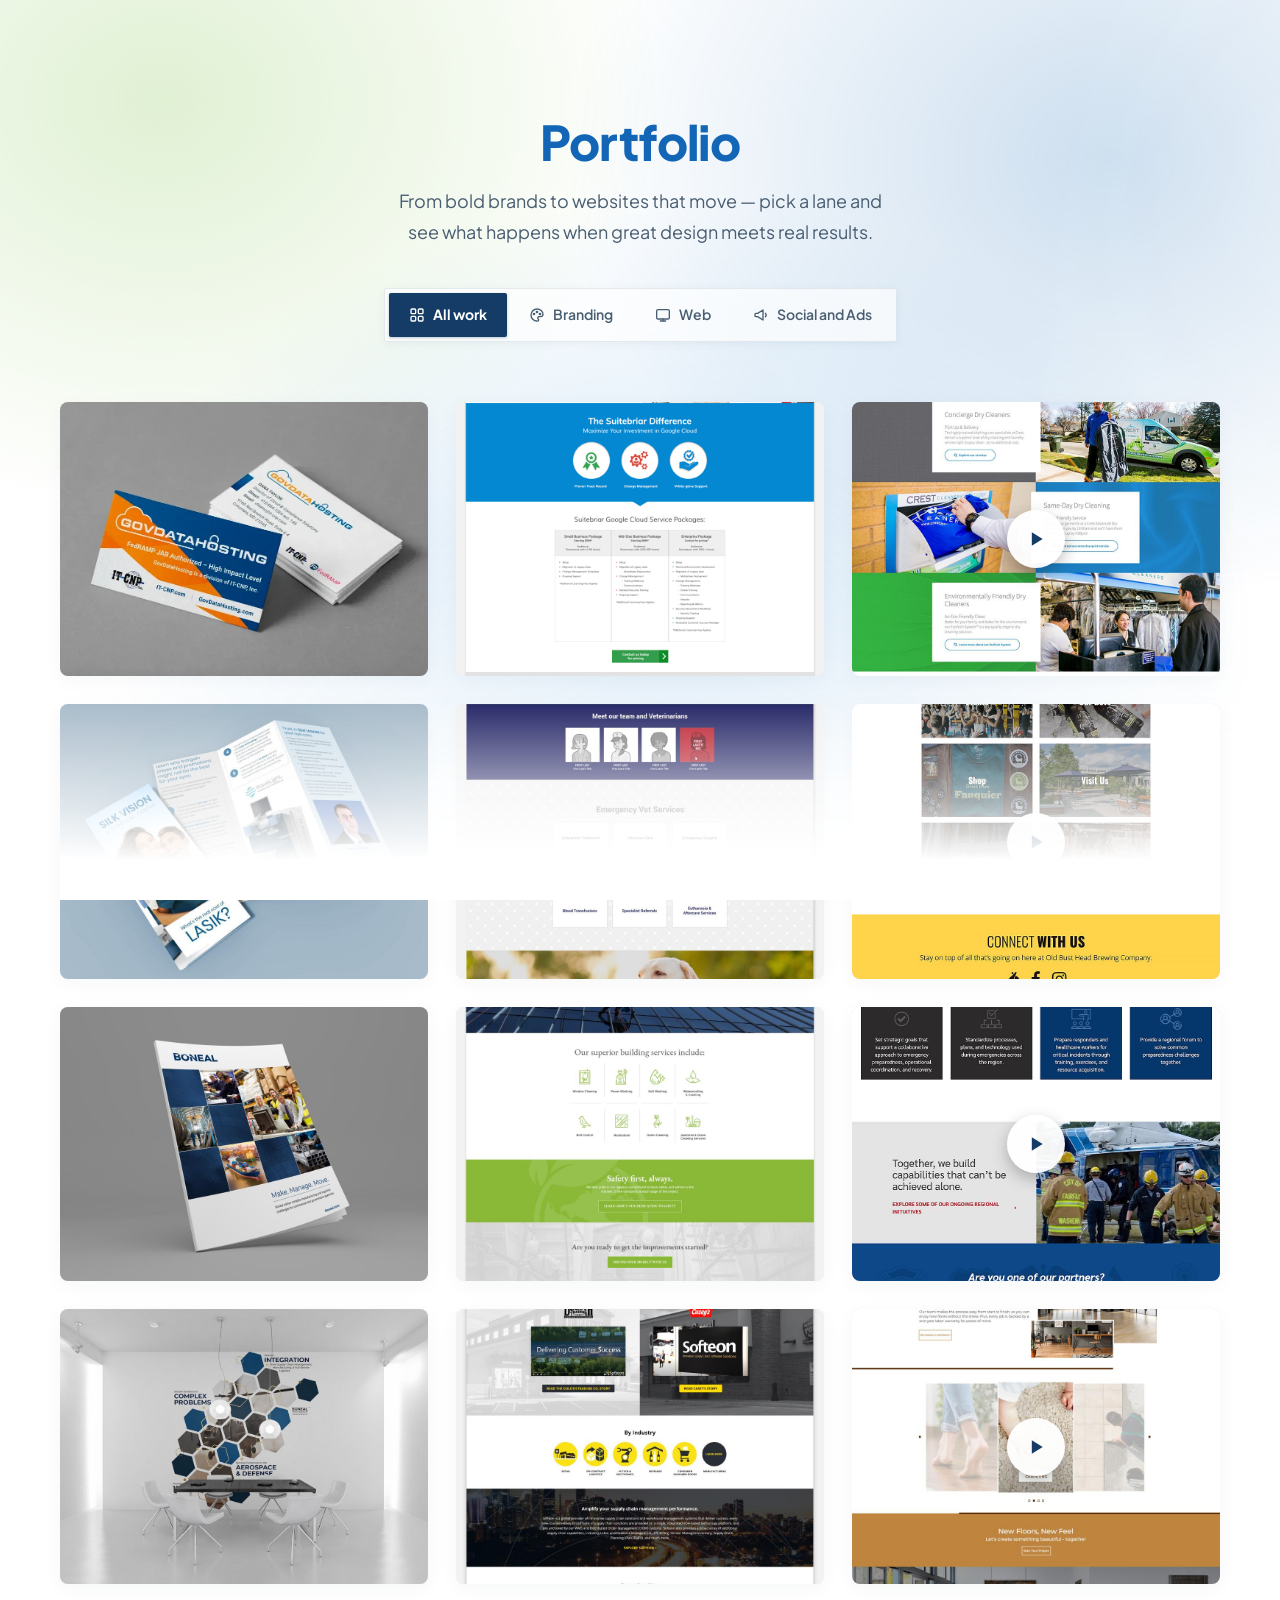
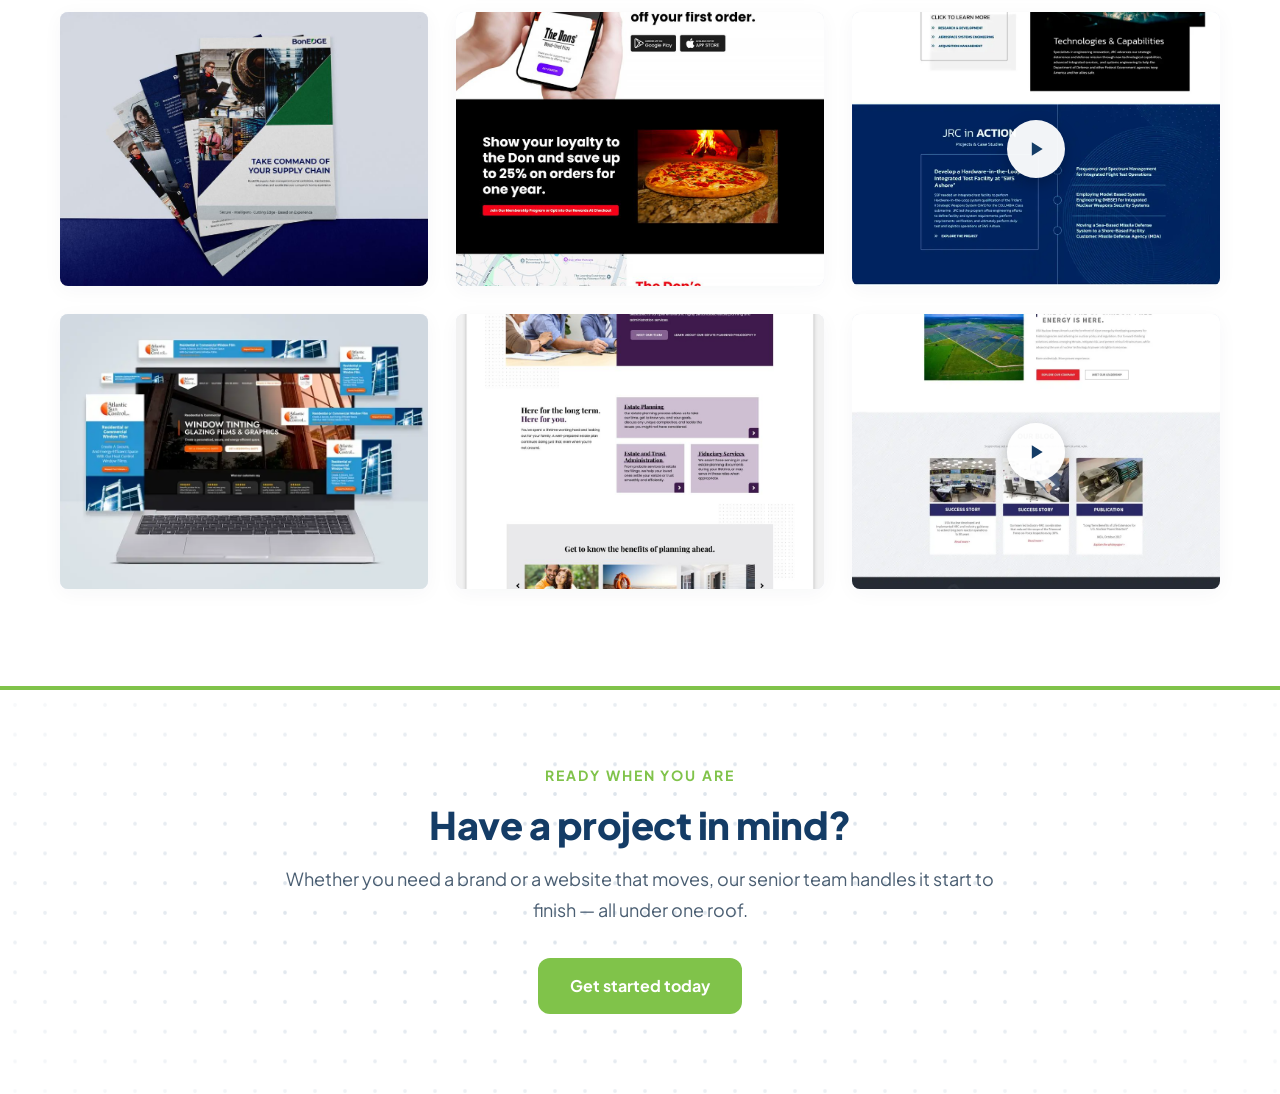
==== commit dbac94cf: "const/let throughout, and square the filter's corners Every var is gone: 47 became const and 12 beca" ====
--- a/index.html
+++ b/index.html
@@ -13,7 +13,7 @@
        the other. When markup and CSS change together — a renamed class, say —
        ten minutes of that mismatch renders the page unstyled. Bump ?v= with any
        change that markup and CSS have to make in step. -->
-  <link rel="stylesheet" href="css/styles.css?v=7">
+  <link rel="stylesheet" href="css/styles.css?v=8">
 </head>
 <body>
 
@@ -60,6 +60,6 @@
     </div>
   </section>
 
-  <script src="js/app.js?v=7"></script>
+  <script src="js/app.js?v=8"></script>
 </body>
 </html>
--- a/css/styles.css
+++ b/css/styles.css
@@ -41,6 +41,11 @@
   --step-2: clamp(26px, 3vw, 38px);              /* section heads */
   --step-3: clamp(32px, 4.2vw, 48px);            /* the page headline */
   --step-sm: 14px;                               /* chips, labels, small ui */
+
+  /* Shape, from the branding page: it squares its buttons at 2px. The filter
+     is the one control here, so it takes that corner. The cards and the
+     closing button keep their own, rounder shapes. */
+  --r: 2px;
 }
 
 /* ===== BASE ===== */
@@ -194,7 +199,7 @@
 
 .iw-seg {
   position: relative; display: inline-flex; align-items: center; gap: 2px;
-  max-width: 100%; padding: 5px; border-radius: 14px;
+  max-width: 100%; padding: 5px; border-radius: var(--r);
   background: rgba(255,255,255,.66);
   -webkit-backdrop-filter: blur(8px); backdrop-filter: blur(8px);
   box-shadow: inset 0 0 0 1px rgba(20,60,102,.10), 0 2px 10px rgba(9,40,80,.05);
@@ -206,7 +211,7 @@
 .iw-seg__fill {
   position: absolute; top: 5px; bottom: 5px; left: 0;
   width: var(--fill-w, 0); transform: translateX(var(--fill-x, 0));
-  border-radius: 10px; background: var(--navy);
+  border-radius: var(--r); background: var(--navy);
   /* kept inside the track's 5px padding: the scroll fallback below clips
      anything that reaches past it */
   box-shadow: 0 1px 3px rgba(20,60,102,.28);
@@ -232,7 +237,7 @@
   position: relative; z-index: 1; flex: 0 0 auto;
   display: inline-flex; align-items: center; gap: 8px;
   appearance: none; -webkit-appearance: none; border: 0; background: transparent;
-  height: 44px; padding: 0 20px; border-radius: 10px; cursor: pointer;
+  height: 44px; padding: 0 20px; border-radius: var(--r); cursor: pointer;
   font: inherit; font-size: var(--step-sm); font-weight: 600; white-space: nowrap;
   color: var(--muted);
   transition: color .3s ease, background-color .25s ease, transform .18s ease;
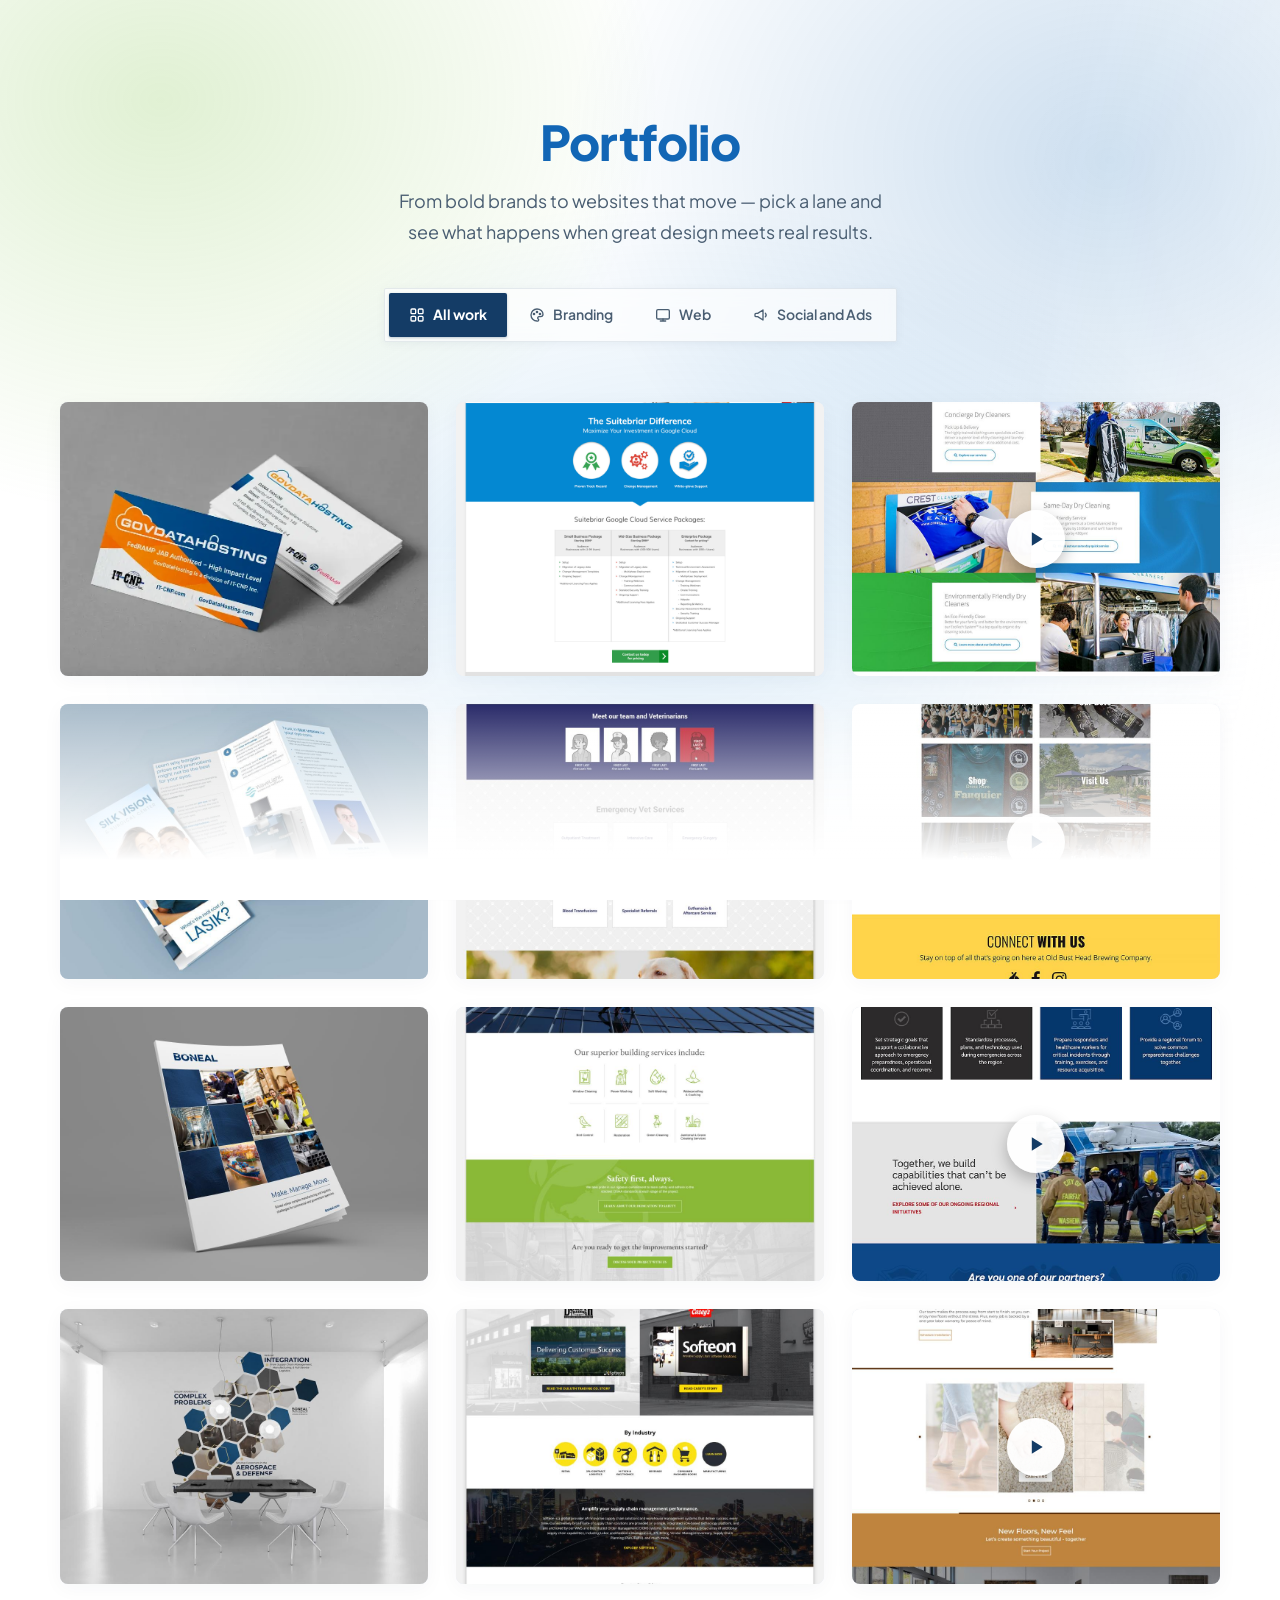
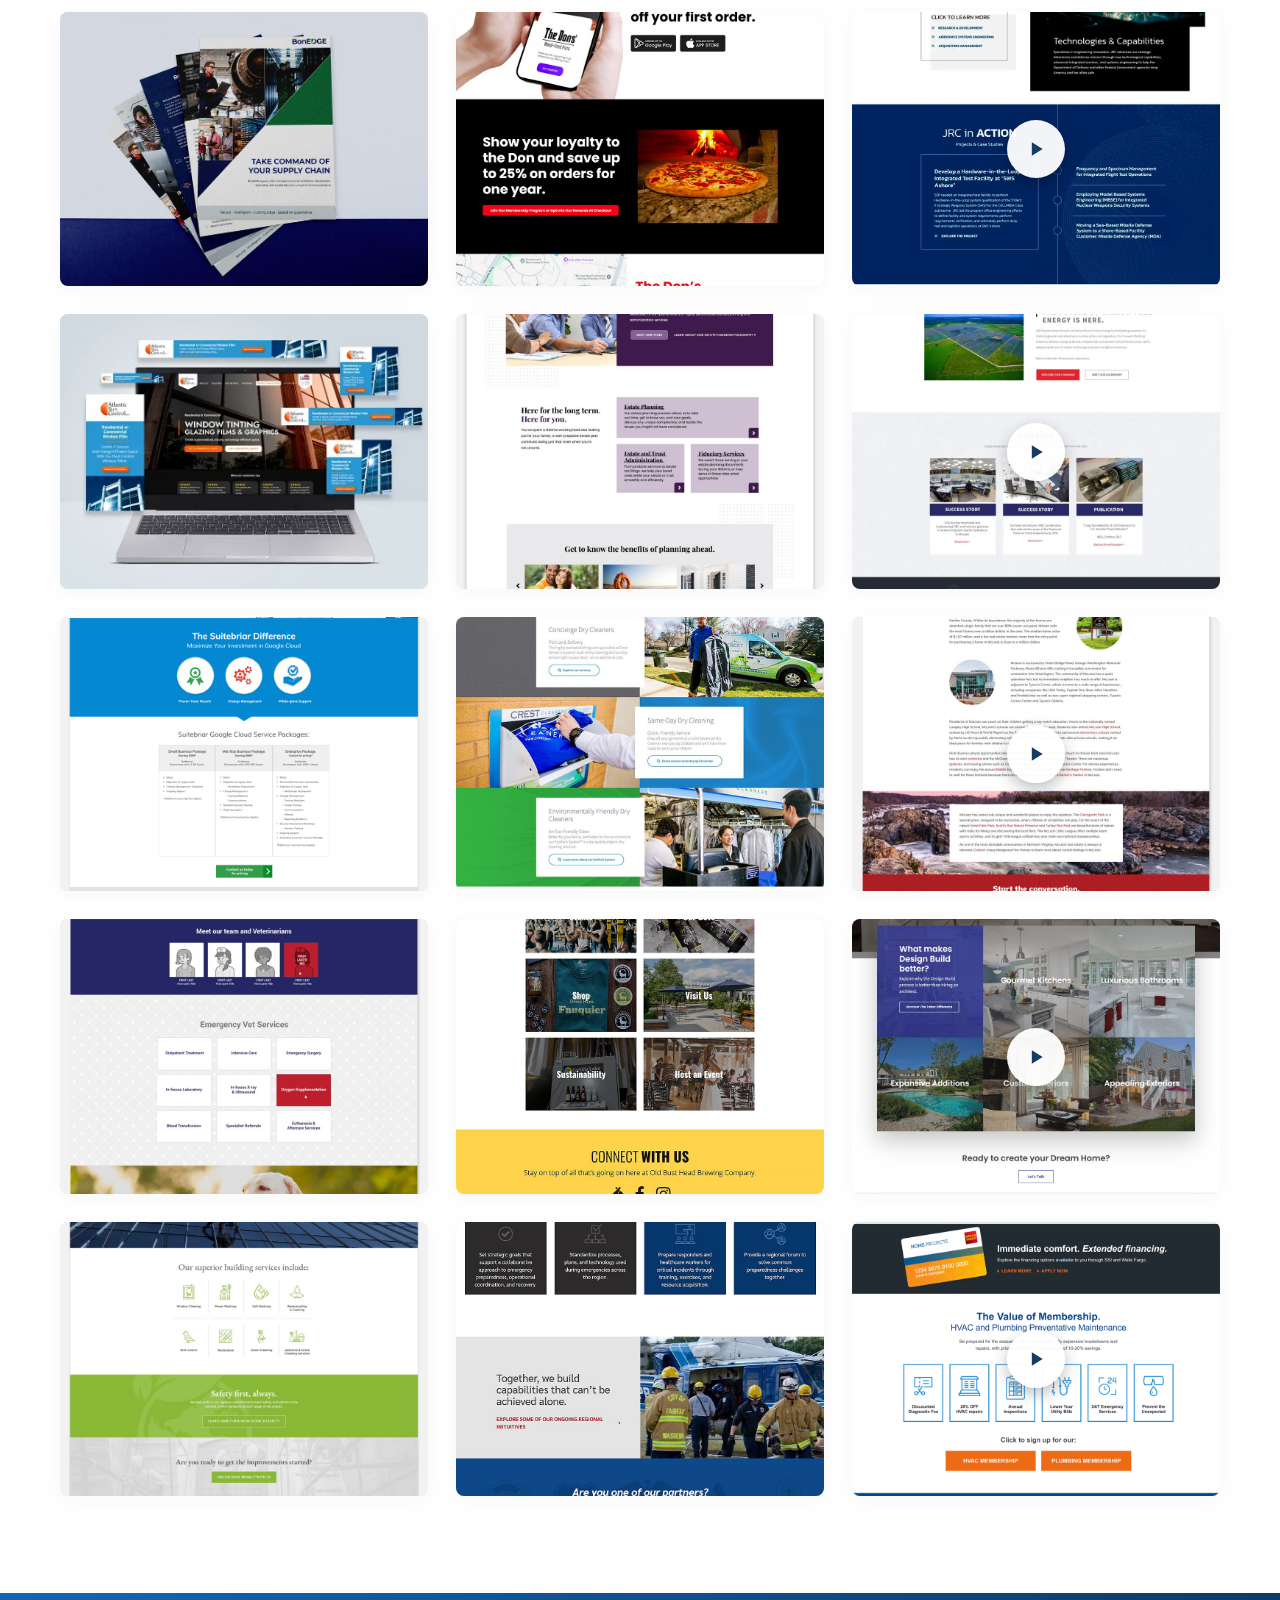
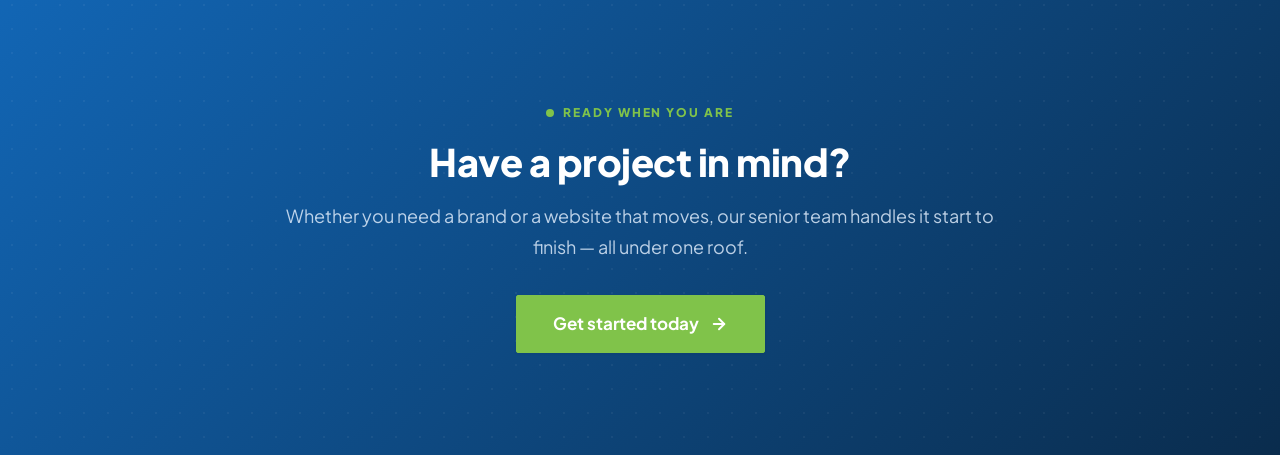
==== commit 90c932d4: "Give the closing band the branding page's CTA Tone for tone, from that page's own rules: its gradien" ====
--- a/index.html
+++ b/index.html
@@ -13,7 +13,7 @@
        the other. When markup and CSS change together — a renamed class, say —
        ten minutes of that mismatch renders the page unstyled. Bump ?v= with any
        change that markup and CSS have to make in step. -->
-  <link rel="stylesheet" href="css/styles.css?v=8">
+  <link rel="stylesheet" href="css/styles.css?v=10">
 </head>
 <body>
 
@@ -56,10 +56,10 @@
       <div class="eyebrow">READY WHEN YOU ARE</div>
       <h2>Have a project in mind?</h2>
       <p>Whether you need a brand or a website that moves, our senior team handles it start to finish — all under one roof.</p>
-      <a href="#contact" class="iw-btn cta-btn">Get started today</a>
+      <a href="#contact" class="iw-btn cta-btn">Get started today<svg width="18" height="18" viewBox="0 0 24 24" fill="none" stroke="currentColor" stroke-width="2.6" stroke-linecap="round" stroke-linejoin="round" aria-hidden="true"><line x1="5" y1="12" x2="19" y2="12"></line><polyline points="12 5 19 12 12 19"></polyline></svg></a>
     </div>
   </section>
 
-  <script src="js/app.js?v=8"></script>
+  <script src="js/app.js?v=10"></script>
 </body>
 </html>
--- a/css/styles.css
+++ b/css/styles.css
@@ -43,9 +43,12 @@
   --step-sm: 14px;                               /* chips, labels, small ui */
 
   /* Shape, from the branding page: it squares its buttons at 2px. The filter
-     is the one control here, so it takes that corner. The cards and the
-     closing button keep their own, rounder shapes. */
+     and the closing button take that corner; the cards keep their own. */
   --r: 2px;
+
+  /* The closing band's ground, the same gradient the branding page uses. */
+  --cta-band: linear-gradient(135deg, #1266b5, #0a2c4d);
+  --ease: cubic-bezier(.16, .84, .44, 1);
 }
 
 /* ===== BASE ===== */
@@ -68,12 +71,20 @@
 a:hover { color: var(--green); }
 img { max-width: 100%; }
 
-/* ===== BUTTON ===== */
+/* ===== BUTTON =====
+   Lifts and brightens as the branding page's does, on its easing. */
 .iw-btn {
-  transition: filter .2s ease, transform .2s ease, box-shadow .2s ease;
   cursor: pointer;
-}
-.iw-btn:hover { filter: brightness(1.06); transform: translateY(-1px); }
+  transition: transform .25s var(--ease), background-color .25s ease,
+              border-color .25s ease, box-shadow .25s ease, color .25s ease,
+              filter .25s ease;
+}
+.iw-btn:hover { filter: brightness(1.04); transform: translateY(-3px); box-shadow: 0 4px 12px rgba(20,40,80,.18); }
+.iw-btn:active { transform: translateY(-1px); }
+@media (prefers-reduced-motion: reduce) {
+  .iw-btn { transition: filter .25s ease, box-shadow .25s ease; }
+  .iw-btn:hover, .iw-btn:active { transform: none; }
+}
 
 /* ===== PAGE WASH =====
    The ground, carried over from the branding page.
@@ -300,10 +311,19 @@
 }
 .iw-card:hover .iw-play { transform: translate(-50%,-50%) scale(1.08); }
 
+/* The panel is the brand navy rather than white. On white the copy sat at the
+   mercy of whatever was underneath — a pale mockup left dark text on a nearly
+   white ground — and the shadows behind every letter were there to rescue it.
+   Navy at .82 fixes the ground instead: against the worst case, an all-white
+   image, it still resolves to about #436385, which carries white text at 6:1.
+   So the text is plain white and the shadows are gone.
+
+   The blur stays; the saturate(0.45) it used to carry does not, since the
+   image behind is already turned to greyscale on the same hover. */
 .iw-panel {
   position: absolute; inset: 0; display: flex; flex-direction: column; align-items: flex-start; justify-content: center;
-  text-align: left; padding: 26px; background: rgba(255,255,255,0.65);
-  backdrop-filter: blur(7px) saturate(0.45); -webkit-backdrop-filter: blur(7px) saturate(0.45);
+  text-align: left; padding: 26px; background: rgba(20,60,102,0.82);
+  backdrop-filter: blur(7px); -webkit-backdrop-filter: blur(7px);
   transform: scale(0.86); opacity: 0;
   transition: transform .25s cubic-bezier(.2,.8,.3,1), opacity .18s ease;
 }
@@ -311,9 +331,11 @@
 .iw-panel-title, .iw-panel-cta { opacity: 0; transform: translateY(8px); transition: opacity .2s ease, transform .25s cubic-bezier(.2,.8,.3,1); }
 /* An item head over its link, at the sizes the branding page sets for the
    same pair: 20px with -.3px of tracking, and 14px for the arrow link. */
-.iw-panel-title { font-weight: 700; font-size: 20px; line-height: 1.25; letter-spacing: -0.3px; color: var(--navy-deep); text-shadow: 0 1px 4px rgba(255,255,255,0.9); }
-.iw-panel-cta { display: inline-flex; align-items: center; gap: 8px; white-space: nowrap; margin-top: 14px; font-weight: 700; font-size: var(--step-sm); letter-spacing: 0.2px; color: #2A3A4A; text-shadow: 0 1px 3px rgba(255,255,255,0.85); }
-.iw-panel-cta:hover { color: var(--green-dark); }
+.iw-panel-title { font-weight: 700; font-size: 20px; line-height: 1.25; letter-spacing: -0.3px; color: #fff; }
+.iw-panel-cta { display: inline-flex; align-items: center; gap: 8px; white-space: nowrap; margin-top: 14px; font-weight: 700; font-size: var(--step-sm); letter-spacing: 0.2px; color: #fff; }
+/* The link's hover was the darker green, which was legible on white and is
+   not on navy. The brand green is, at 5.2:1. */
+.iw-panel-cta:hover { color: var(--green); }
 .iw-card:hover .iw-panel-title { opacity: 1; transform: translateY(0); transition-delay: .06s; }
 .iw-card:hover .iw-panel-cta { opacity: 1; transform: translateY(0); transition-delay: .1s; }
 
@@ -351,20 +373,50 @@
 .iw-section.enter { animation: iwRise .5s cubic-bezier(.2,.75,.25,1) both; }
 @media (prefers-reduced-motion: reduce) { .iwh-in > *, .iw-section.enter { animation: none !important; } }
 
-/* ===== CTA ===== */
-.iw-cta { position: relative; background: #fff; border-top: 4px solid var(--green); padding: 74px 16px 80px; text-align: center; overflow: hidden; }
+/* ===== CTA =====
+   The branding page's closing band, tone for tone: its gradient, its white
+   copy over a pale blue lead, its green eyebrow with the dot before it, and
+   its 58px button. The one thing not carried over is the alignment — that
+   page is left-ranged throughout and this one is centred, from the headline
+   down to the grid, so the band stays centred with it. */
+.iw-cta {
+  position: relative; overflow: hidden;
+  padding: clamp(72px, 8vw, 112px) 16px;
+  background: var(--cta-band);
+  color: #fff;
+  text-align: center;
+}
+/* The dot field over the gradient is the same motif, kept on the canvas that
+   was already here so it still answers the cursor. At rest it draws exactly
+   what the branding page lays down in CSS: white at .07, 1px, every 24px.
+
+   It used to be masked to an ellipse, fading out towards the edges — that was
+   for the white band, where a field running into the corners had nothing to
+   sit against. On the gradient the reference carries its dots evenly to every
+   edge, so the mask goes. */
 .iw-cta canvas {
   position: absolute; inset: 0; width: 100%; height: 100%; z-index: 1; pointer-events: none; display: block;
-  -webkit-mask-image: radial-gradient(ellipse 92% 96% at 50% 50%, #000 30%, transparent 84%);
-  mask-image: radial-gradient(ellipse 92% 96% at 50% 50%, #000 30%, transparent 84%);
 }
 .iw-cta .inner { position: relative; z-index: 2; }
-/* The closing band on the branding page's terms: a 38px head that comes down
-   to 26px, and lead copy at 18px over 1.75. */
-.iw-cta .eyebrow { font-weight: 700; font-size: var(--step-sm); letter-spacing: 2.1px; color: var(--green); }
-.iw-cta h2 { margin: 16px 0 0; font-weight: 800; font-size: var(--step-2); line-height: 1.15; letter-spacing: -.5px; color: var(--navy); }
-.iw-cta p { margin: 16px auto 0; max-width: 720px; font-weight: 400; font-size: var(--step-1); line-height: 1.75; color: var(--muted); }
-.iw-cta .cta-btn { display: inline-flex; align-items: center; justify-content: center; height: 56px; padding: 0 32px; margin-top: 32px; border-radius: 12px; background: var(--green); color: #fff; font-weight: 700; font-size: 16px; }
+.iw-cta .eyebrow {
+  display: inline-flex; align-items: center; gap: 9px;
+  font-size: 12px; font-weight: 800; letter-spacing: .16em; text-transform: uppercase;
+  color: var(--green);
+}
+.iw-cta .eyebrow::before {
+  content: ''; inline-size: 8px; block-size: 8px; border-radius: 50%;
+  background: var(--green); flex: none;
+}
+.iw-cta h2 { margin: 16px 0 0; font-weight: 800; font-size: var(--step-2); line-height: 1.15; letter-spacing: -.5px; color: #fff; }
+.iw-cta p { margin: 16px auto 0; max-width: 720px; font-weight: 400; font-size: var(--step-1); line-height: 1.75; color: rgba(226,238,252,.82); }
+.iw-cta .cta-btn {
+  display: inline-flex; align-items: center; justify-content: center; gap: 11px;
+  height: 58px; padding: 0 36px; margin-top: 32px;
+  border: 1.5px solid var(--green); border-radius: var(--r);
+  background: var(--green); color: #fff;
+  font-weight: 700; font-size: 17px; line-height: 1;
+  box-shadow: 0 1px 2px rgba(20,40,80,.14);
+}
 
 /* ===== RESPONSIVE =====
    The headings carry no breakpoints of their own any more: they are set in the
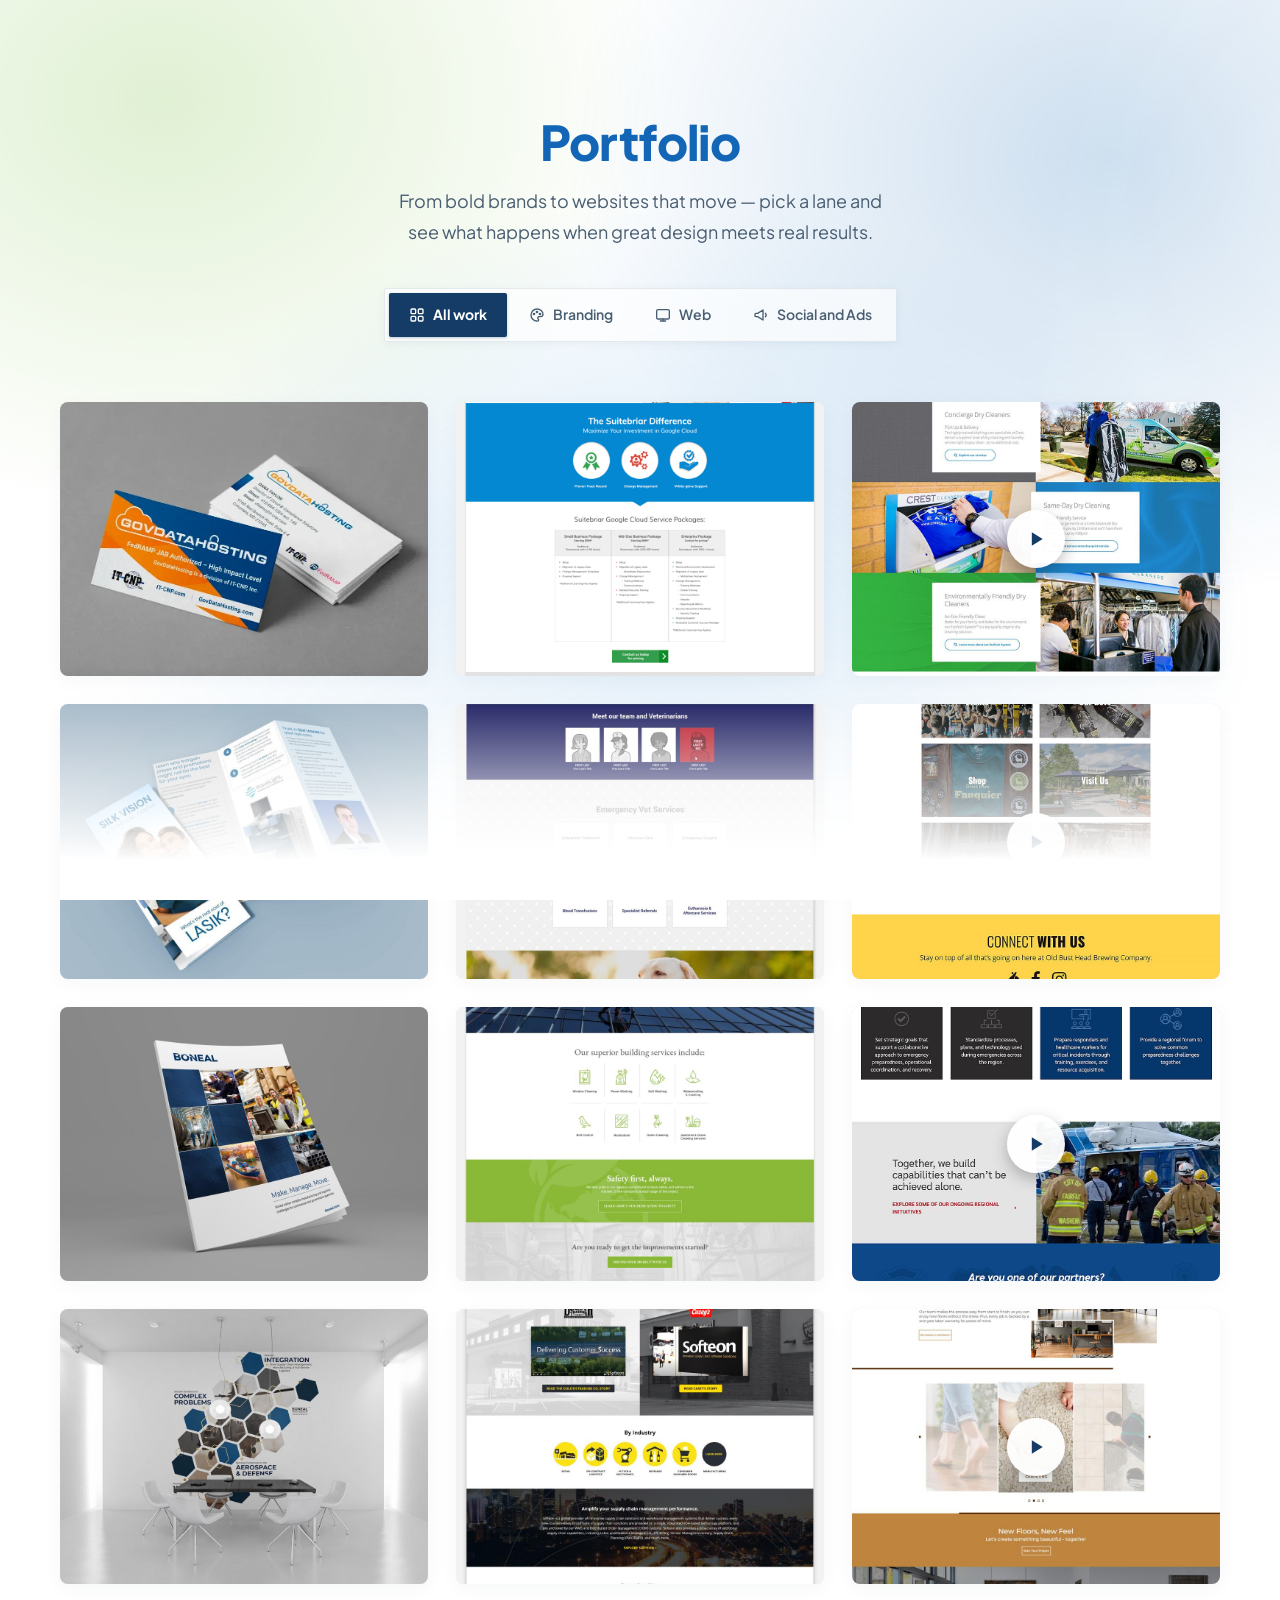
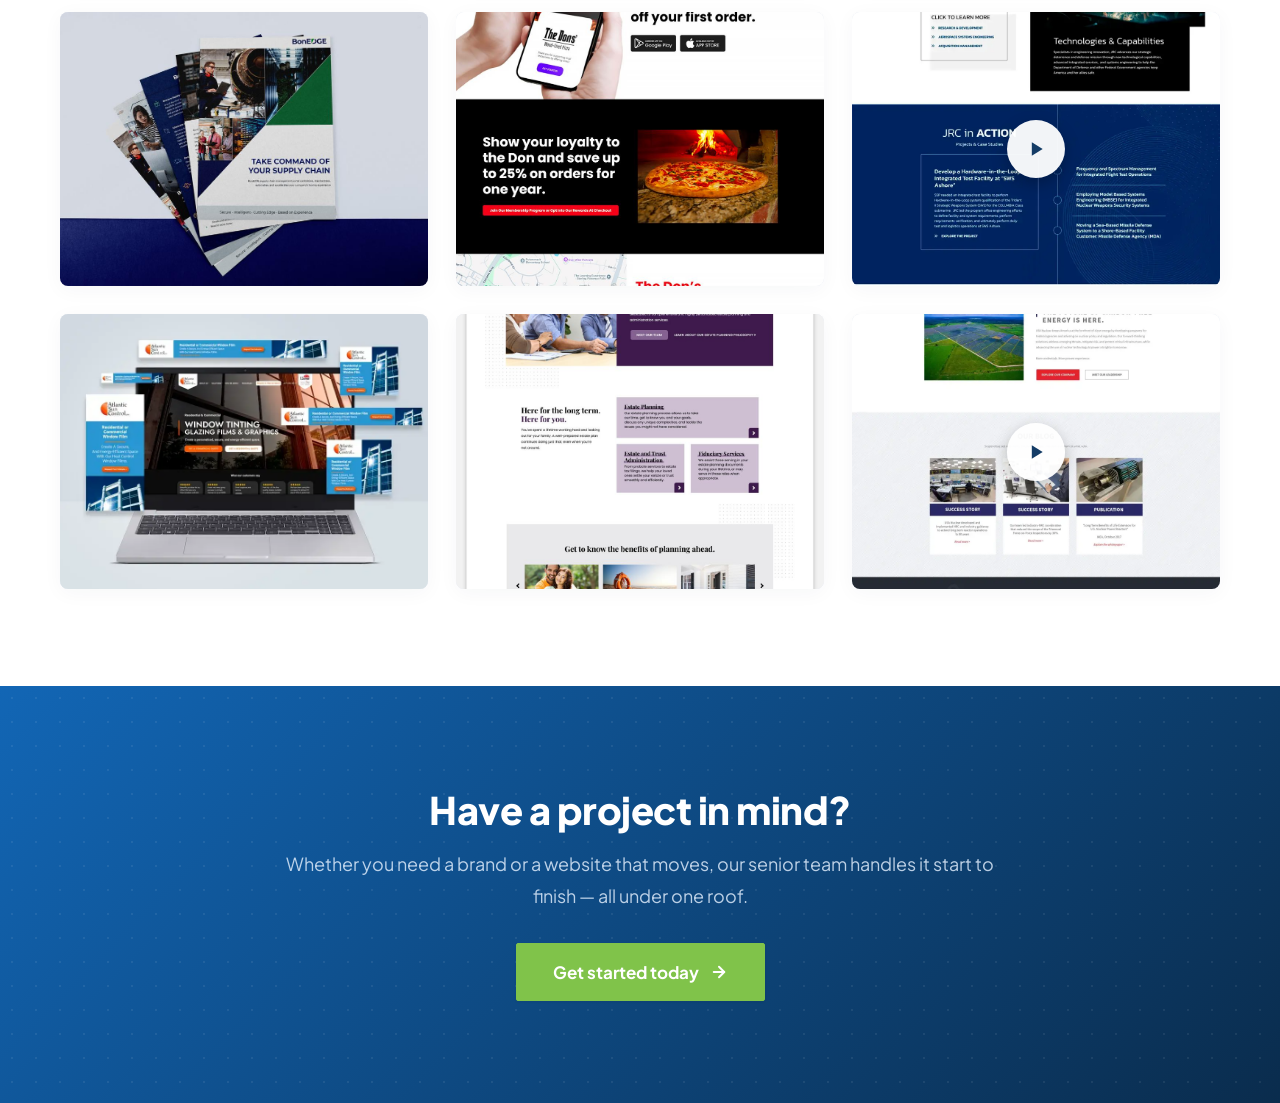
==== commit 1c771c69: "Drop the CTA's eyebrow, and make its dot field static The eyebrow goes, markup and rules both; the r" ====
--- a/index.html
+++ b/index.html
@@ -13,7 +13,7 @@
        the other. When markup and CSS change together — a renamed class, say —
        ten minutes of that mismatch renders the page unstyled. Bump ?v= with any
        change that markup and CSS have to make in step. -->
-  <link rel="stylesheet" href="css/styles.css?v=10">
+  <link rel="stylesheet" href="css/styles.css?v=11">
 </head>
 <body>
 
@@ -50,16 +50,14 @@
   <main id="iw-sections"></main>
 
   <!-- ===== CTA ===== -->
-  <section class="iw-cta" id="contact" data-dotgrid>
-    <canvas></canvas>
+  <section class="iw-cta" id="contact">
     <div class="inner">
-      <div class="eyebrow">READY WHEN YOU ARE</div>
       <h2>Have a project in mind?</h2>
       <p>Whether you need a brand or a website that moves, our senior team handles it start to finish — all under one roof.</p>
       <a href="#contact" class="iw-btn cta-btn">Get started today<svg width="18" height="18" viewBox="0 0 24 24" fill="none" stroke="currentColor" stroke-width="2.6" stroke-linecap="round" stroke-linejoin="round" aria-hidden="true"><line x1="5" y1="12" x2="19" y2="12"></line><polyline points="12 5 19 12 12 19"></polyline></svg></a>
     </div>
   </section>
 
-  <script src="js/app.js?v=10"></script>
+  <script src="js/app.js?v=11"></script>
 </body>
 </html>
--- a/css/styles.css
+++ b/css/styles.css
@@ -375,8 +375,8 @@
 
 /* ===== CTA =====
    The branding page's closing band, tone for tone: its gradient, its white
-   copy over a pale blue lead, its green eyebrow with the dot before it, and
-   its 58px button. The one thing not carried over is the alignment — that
+   copy over a pale blue lead, its dot field and its 58px button, down to
+   having no eyebrow. The one thing not carried over is the alignment — that
    page is left-ranged throughout and this one is centred, from the headline
    down to the grid, so the band stays centred with it. */
 .iw-cta {
@@ -386,28 +386,19 @@
   color: #fff;
   text-align: center;
 }
-/* The dot field over the gradient is the same motif, kept on the canvas that
-   was already here so it still answers the cursor. At rest it draws exactly
-   what the branding page lays down in CSS: white at .07, 1px, every 24px.
-
-   It used to be masked to an ellipse, fading out towards the edges — that was
-   for the white band, where a field running into the corners had nothing to
-   sit against. On the gradient the reference carries its dots evenly to every
-   edge, so the mask goes. */
-.iw-cta canvas {
-  position: absolute; inset: 0; width: 100%; height: 100%; z-index: 1; pointer-events: none; display: block;
+/* The dot field, laid down exactly as the reference lays it: white at .07, a
+   1px dot every 24px, even to every edge. It was a canvas that answered the
+   cursor, but the reaction was too faint on this ground to read as anything —
+   so it is static, and the canvas and the code behind it are gone. */
+.iw-cta::before {
+  content: ''; position: absolute; inset: 0; pointer-events: none;
+  background-image: radial-gradient(rgba(255,255,255,.07) 1px, transparent 1px);
+  background-size: 24px 24px;
 }
 .iw-cta .inner { position: relative; z-index: 2; }
-.iw-cta .eyebrow {
-  display: inline-flex; align-items: center; gap: 9px;
-  font-size: 12px; font-weight: 800; letter-spacing: .16em; text-transform: uppercase;
-  color: var(--green);
-}
-.iw-cta .eyebrow::before {
-  content: ''; inline-size: 8px; block-size: 8px; border-radius: 50%;
-  background: var(--green); flex: none;
-}
-.iw-cta h2 { margin: 16px 0 0; font-weight: 800; font-size: var(--step-2); line-height: 1.15; letter-spacing: -.5px; color: #fff; }
+/* The heading opens the band now that the eyebrow is gone, so it carries no
+   top margin — as on the reference, which has no eyebrow either. */
+.iw-cta h2 { margin: 0; font-weight: 800; font-size: var(--step-2); line-height: 1.15; letter-spacing: -.5px; color: #fff; }
 .iw-cta p { margin: 16px auto 0; max-width: 720px; font-weight: 400; font-size: var(--step-1); line-height: 1.75; color: rgba(226,238,252,.82); }
 .iw-cta .cta-btn {
   display: inline-flex; align-items: center; justify-content: center; gap: 11px;
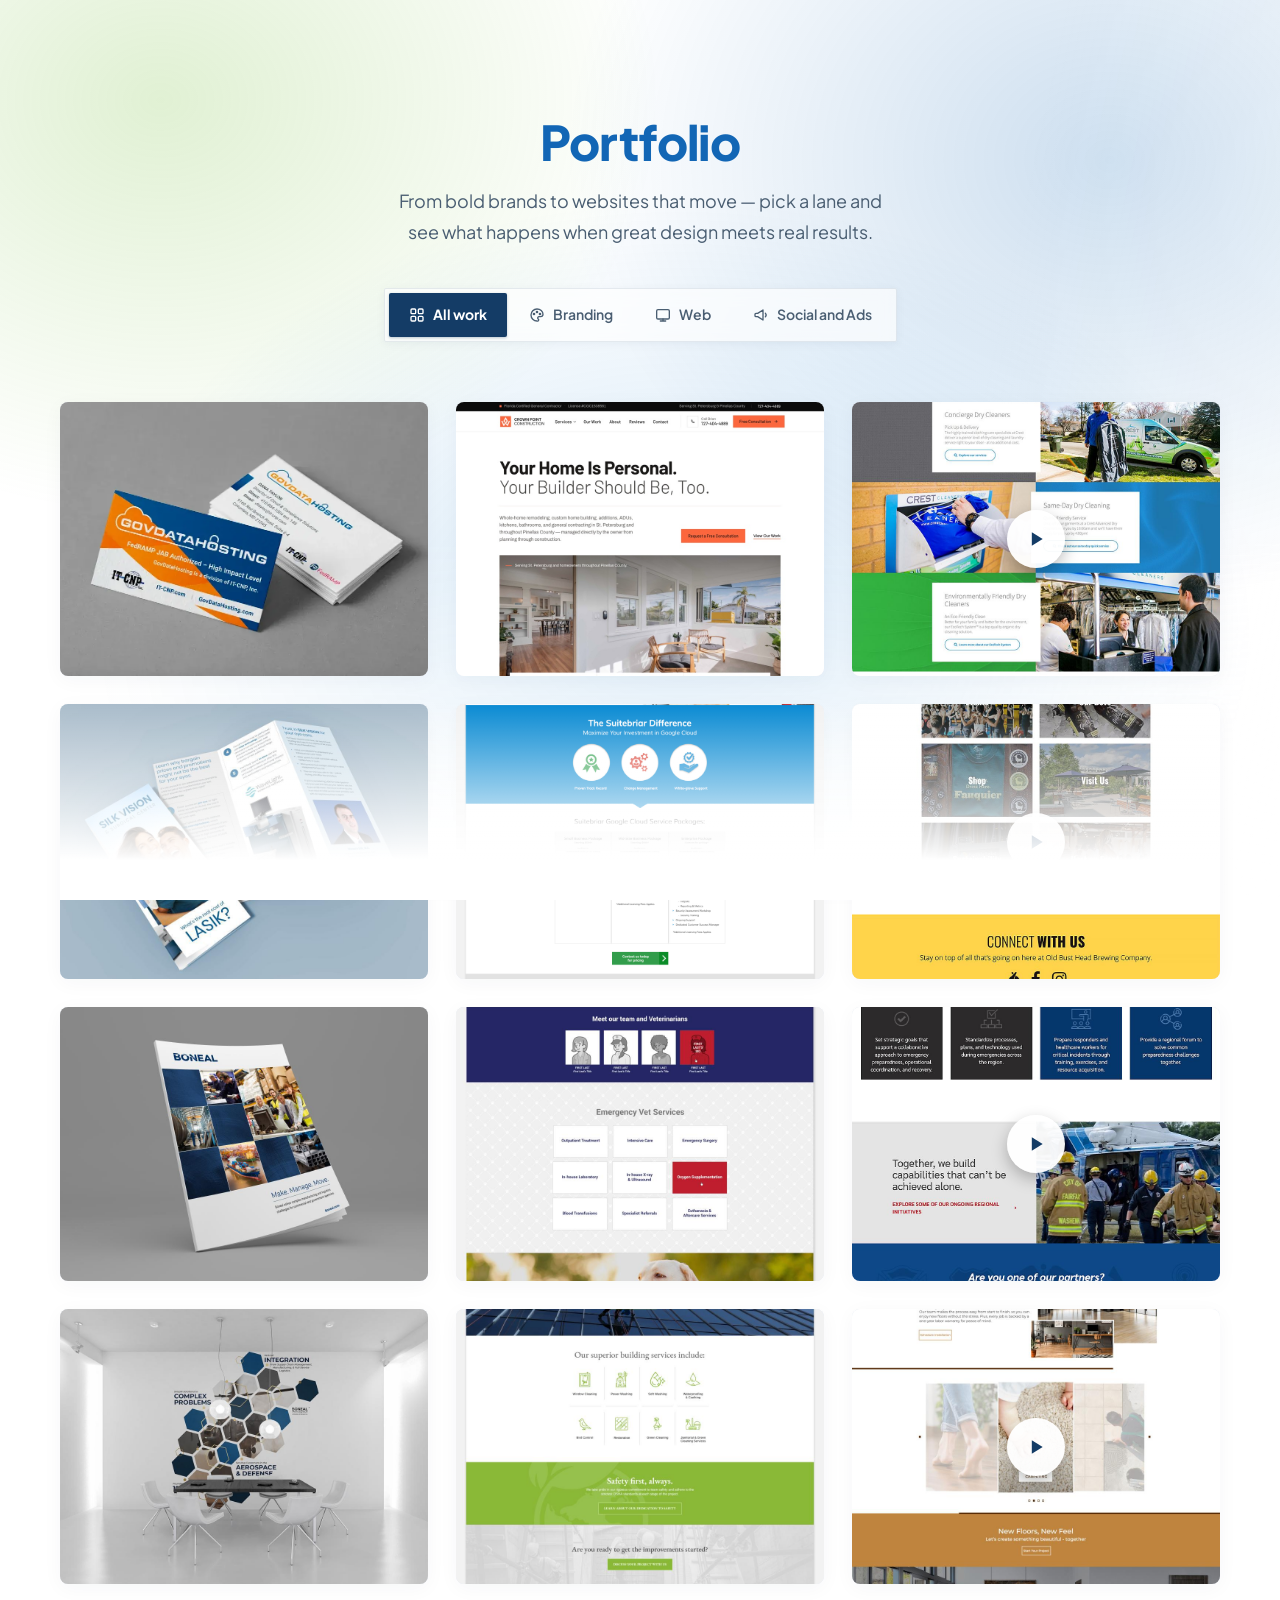
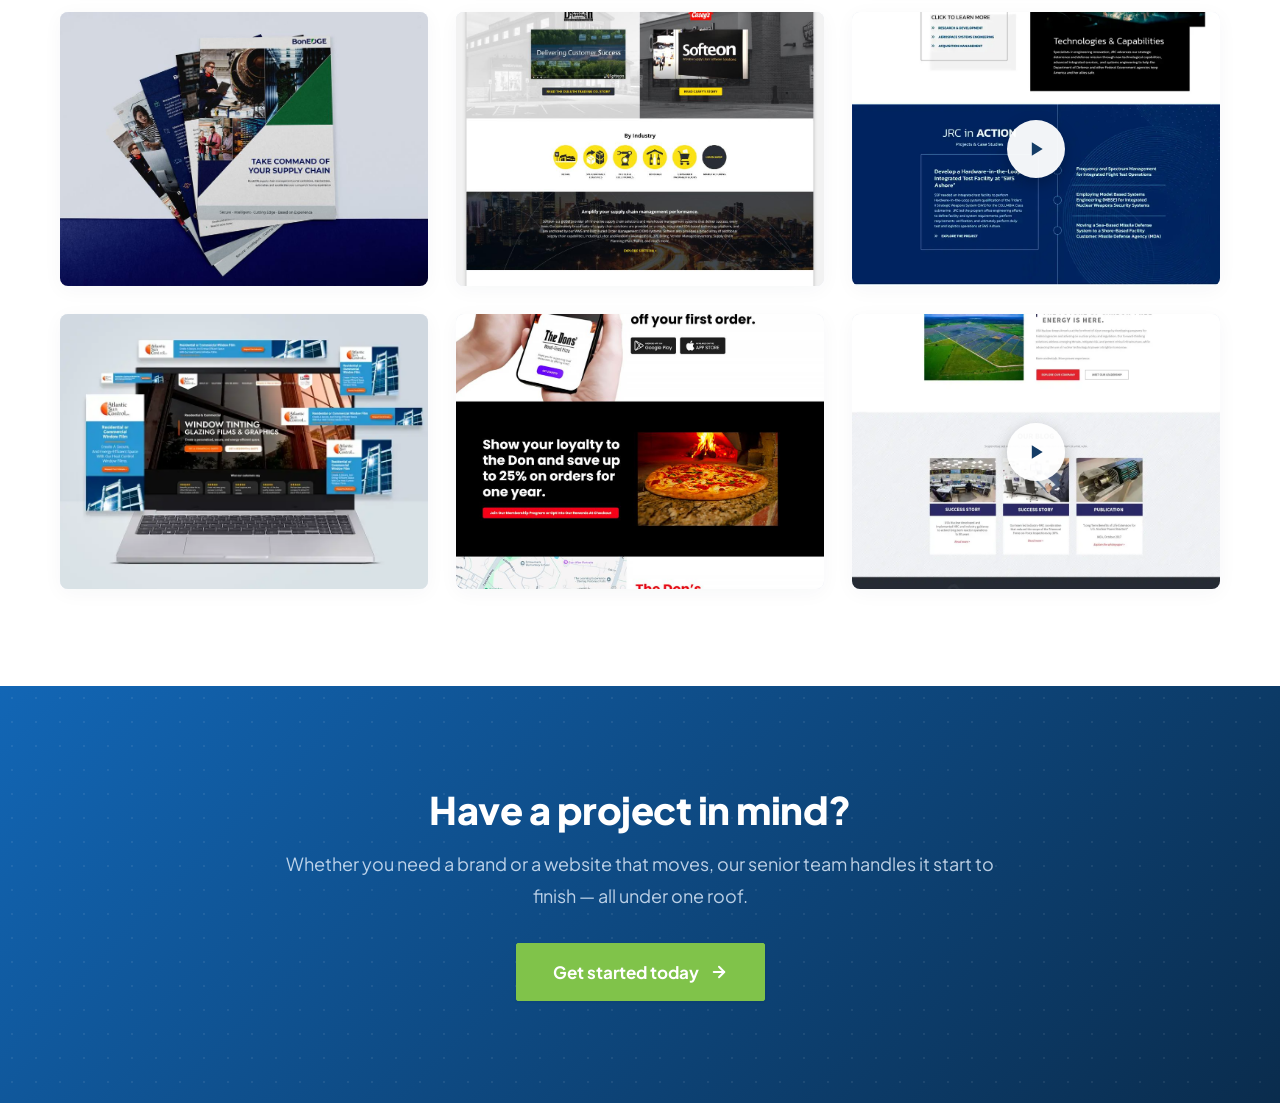
==== commit 60196657: "Give the Crown Point card its own screenshot The card shows the top of the live homepage instead of " ====
--- a/index.html
+++ b/index.html
@@ -58,6 +58,6 @@
     </div>
   </section>
 
-  <script src="js/app.js?v=11"></script>
+  <script src="js/app.js?v=12"></script>
 </body>
 </html>
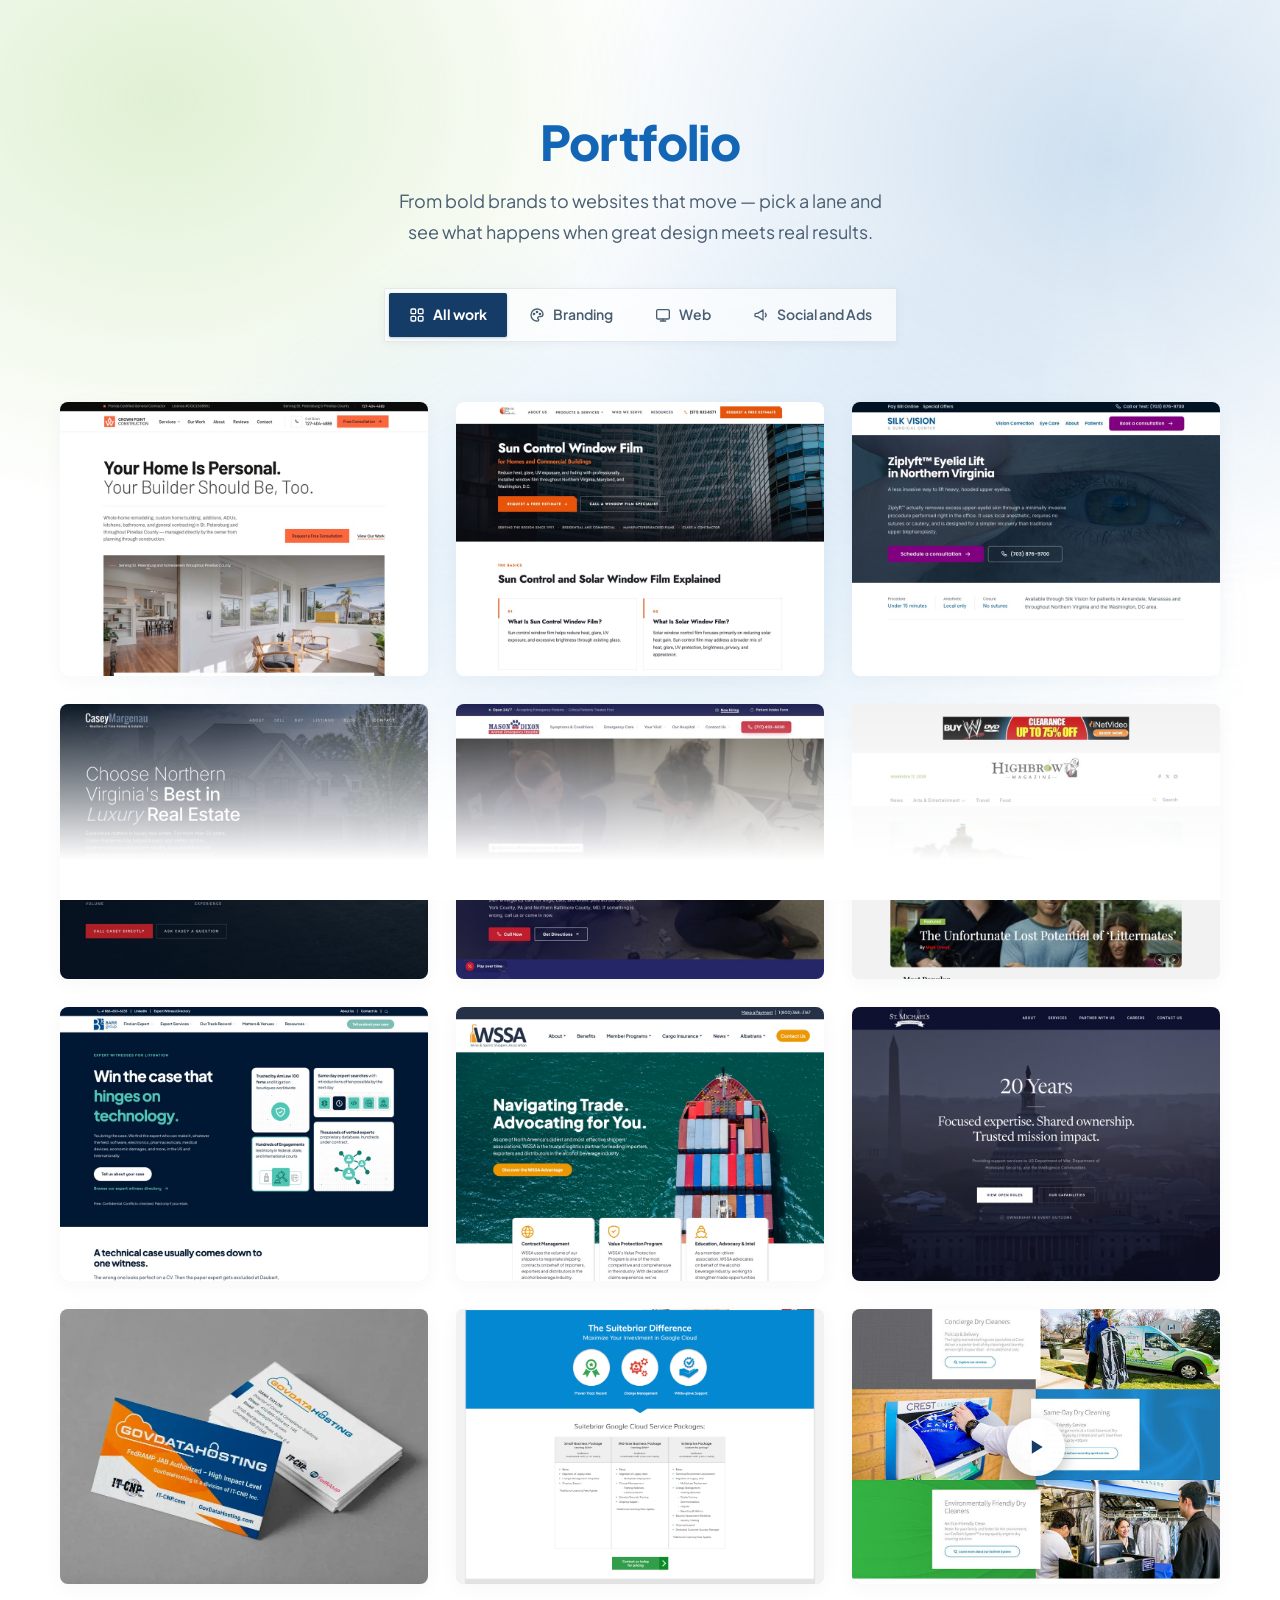
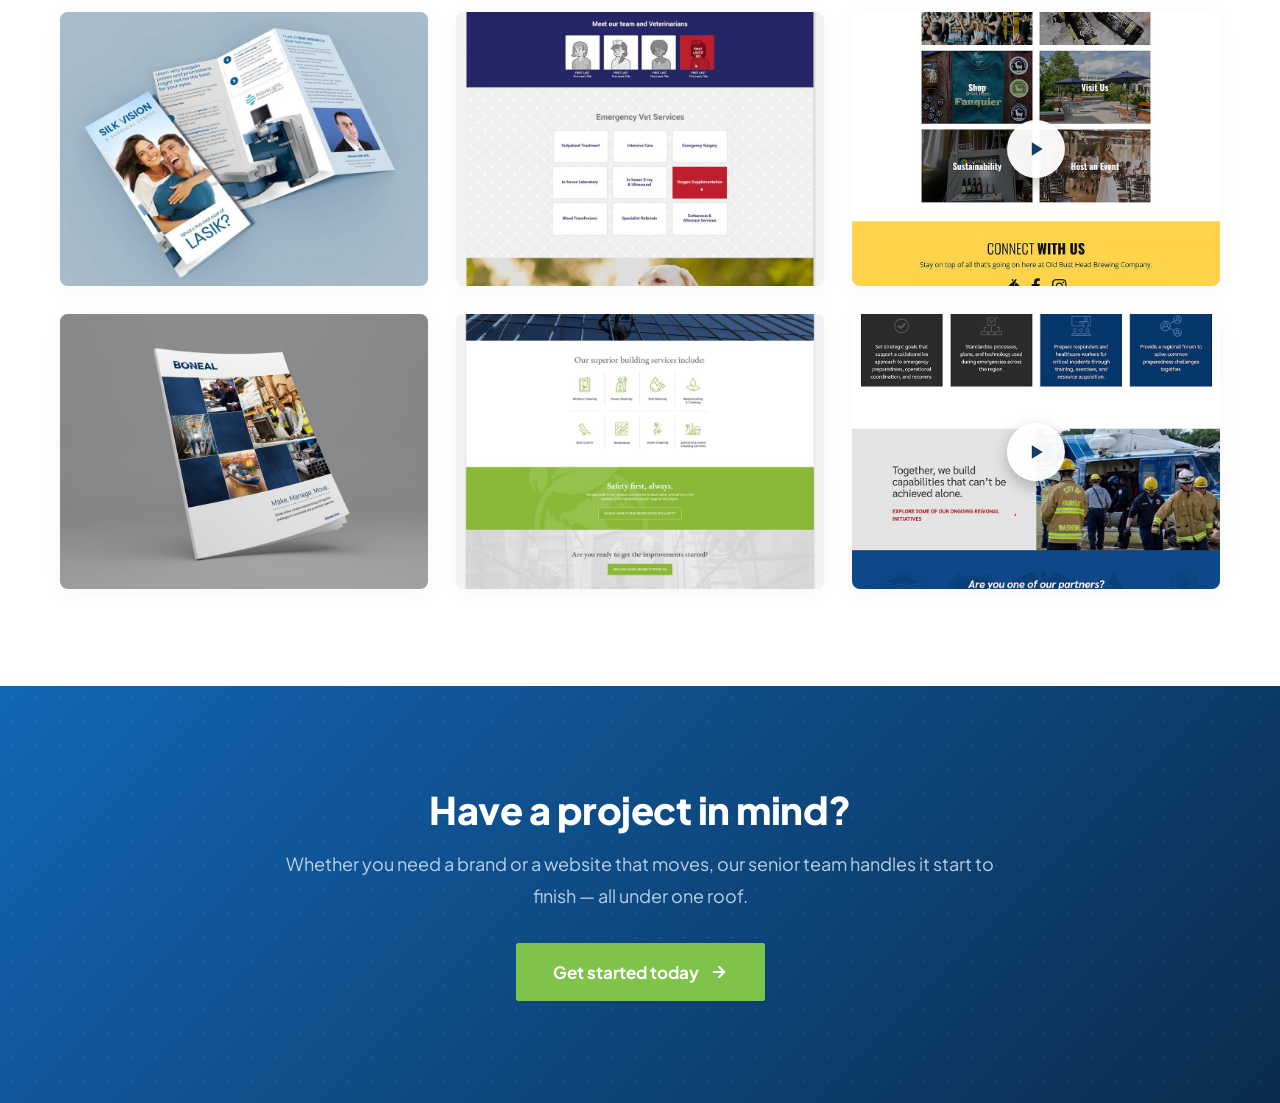
==== commit 9f939627: "Version the Casey Margenau card image so browsers fetch the new one" ====
--- a/index.html
+++ b/index.html
@@ -58,6 +58,6 @@
     </div>
   </section>
 
-  <script src="js/app.js?v=12"></script>
+  <script src="js/app.js?v=13"></script>
 </body>
 </html>
